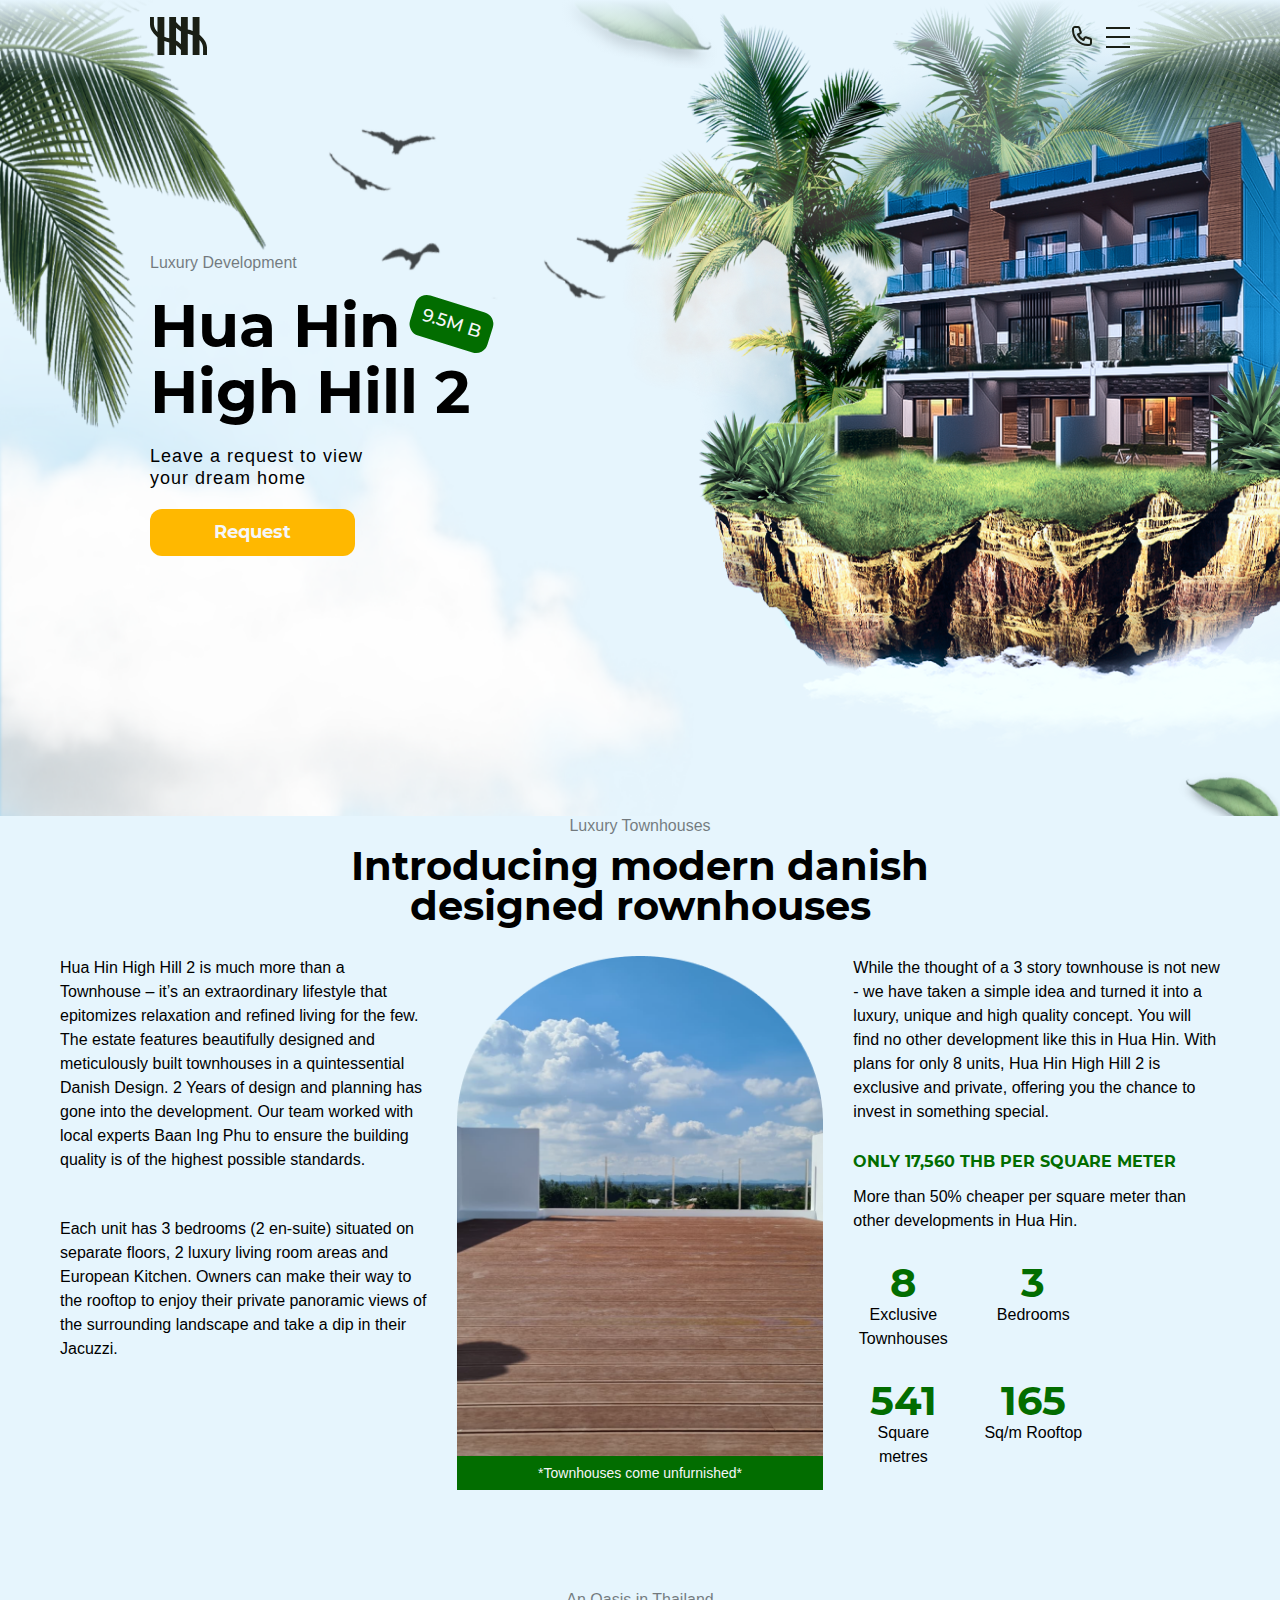
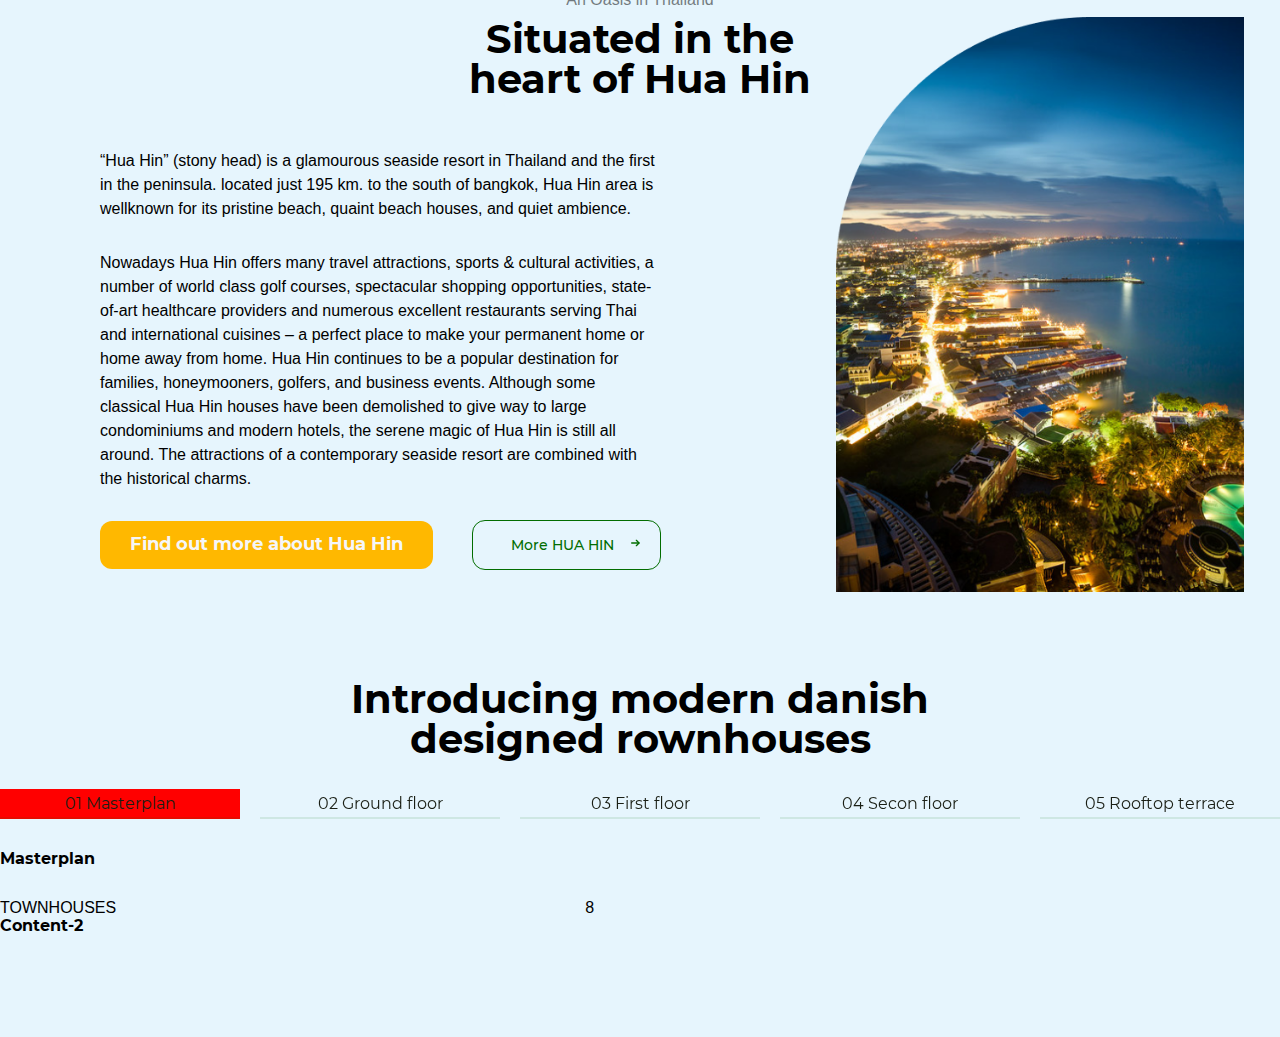
==== index.html @ 255a6bcb "reflesh project" ====
<!DOCTYPE html>
<html lang="ru">
  <head>
    <meta charset="UTF-8" />
    <meta http-equiv="X-UA-Compatible" content="IE=edge" />
    <meta name="viewport" content="width=device-width, initial-scale=1.0" />
    <link rel="stylesheet" href="css/normalize.css" />
    <link rel="stylesheet" href="css/reset.css" />
    <link rel="stylesheet" href="css/style.css" />
    <link rel="stylesheet" href="css/swiper.css" />

    <title>Hua Hin High Hill</title>
  </head>
  <body>
    <wrapper class="wrapper">
      <header class="header">
        <svg display="none">
          <symbol
            id="headerLogo"
            width="57"
            height="38"
            viewBox="0 0 57 38"
            fill="none"
            xmlns="http://www.w3.org/2000/svg"
          >
            <path
              d="M56.9898 30.5845C56.9045 28.3822 56.296 26.2296 55.1796 24.1781C54.0996 22.1993 52.5688 20.353 50.6282 18.6912C50.2691 18.3839 49.8977 18.0847 49.514 17.7937V-4.52507e-05H42.6542V13.9894C41.0766 13.3732 39.4495 12.9 37.7913 12.5753V-4.52507e-05H30.9316V9.67916C29.0251 8.30977 27.49 6.63179 26.069 4.89078V-4.52507e-05H19.2092V21.3046C17.5383 20.9219 15.9091 20.3678 14.3463 19.6505V-0.000976562H7.48658V14.8755C5.74629 13.041 4.12039 10.5189 3.94851 7.41505C3.93853 7.23685 3.93338 0.181568 3.93338 -4.52507e-05H-0.000488281C-0.000488281 0.180326 0.00314594 7.2353 0.0101059 7.41505C0.0954406 9.61738 0.703977 11.77 1.8218 13.8218C2.90029 15.8009 4.43117 17.6469 6.37178 19.3078C6.73087 19.6153 7.10227 19.9145 7.48597 20.2053V38.0012H14.3457V24.0102C15.9233 24.6264 17.5505 25.0994 19.2086 25.4236V38.0012H26.069V28.3204C27.9754 29.6901 29.5105 31.3678 30.9316 33.1091V38.0012H37.7913V16.6953C39.4623 17.0779 41.0915 17.6322 42.6542 18.3497V38.0012H49.514V23.1241C51.2542 24.9601 52.8801 27.481 53.0514 30.5845C53.0614 30.7627 53.0665 37.818 53.0665 38H57.0004C57.0004 37.8196 56.9968 30.7643 56.9898 30.5845ZM29.5837 25.9868C28.4919 25.0741 27.3146 24.2747 26.069 23.6004V10.8027C26.4993 11.2168 26.9465 11.6216 27.4168 12.0134C28.5086 12.9265 29.6859 13.7262 30.9316 14.4008V27.1975C30.5012 26.7828 30.0531 26.378 29.5837 25.9868Z"
              fill="#1A1F15"
            />
          </symbol>
          <symbol
            id="headerTell"
            width="20"
            height="20"
            viewBox="0 0 20 20"
            fill="none"
            xmlns="http://www.w3.org/2000/svg"
          >
            <path
              d="M1 3C1 2.46957 1.21071 1.96086 1.58579 1.58579C1.96086 1.21071 2.46957 1 3 1H6.28C6.48979 1.00016 6.69422 1.0663 6.86436 1.18905C7.03449 1.3118 7.1617 1.48496 7.228 1.684L8.726 6.177C8.8019 6.40534 8.79293 6.65339 8.70072 6.87564C8.60851 7.0979 8.43925 7.27945 8.224 7.387L5.967 8.517C7.07332 10.9655 9.03446 12.9267 11.483 14.033L12.613 11.776C12.7205 11.5607 12.9021 11.3915 13.1244 11.2993C13.3466 11.2071 13.5947 11.1981 13.823 11.274L18.316 12.772C18.5152 12.8383 18.6885 12.9657 18.8112 13.136C18.934 13.3064 19.0001 13.511 19 13.721V17C19 17.5304 18.7893 18.0391 18.4142 18.4142C18.0391 18.7893 17.5304 19 17 19H16C7.716 19 1 12.284 1 4V3Z"
              stroke="#1A1F15"
              stroke-width="2"
              stroke-linecap="round"
              stroke-linejoin="round"
            />
          </symbol>
        </svg>
        <div class="_container header_container">
          <div class="header__body">
            <div class="header__logo">
              <a href="index.html" target="_blank">
                <svg
                  class="header__logo-svg"
                  width="57"
                  height="38"
                  viewBox="0 0 57 38"
                >
                  <use xlink:href="#headerLogo"></use>
                </svg>
              </a>
            </div>
            <div class="header__right-block">
              <div class="right-block">
                <div class="header__tell">
                  <a href="tel:+79169480428">
                    <svg
                      class="header__tell"
                      width="20"
                      height="20"
                      viewBox="0 0 20 20"
                    >
                      <use xlink:href="#headerTell"></use>
                    </svg>
                  </a>
                </div>
                <div class="burger">
                  <span></span>
                </div>
              </div>
            </div>
          </div>
        </div>
      </header>
      <div class="page">
        <section class="main-block">
          <div class="_container main-block_container">
            <div class="main-block__content">
              <p class="after-title main-block_after-title">
                Luxury Development
              </p>
              <div class="main-block__title">
                <p class="main-block__title-text">
                  Hua Hin <br />
                  High Hill 2
                </p>
              </div>
              <p class="main-block__suptitle">
                Leave a request to view<br />
                your dream home
              </p>
              <div class="main-block__buttons">
                <a href="#" class="button button_main-block"> Request </a>
              </div>
              <div class="header__nav">
                <nav class="header__menu _menu">
                  <ul class="menu__list">
                    <li class="manu__item">
                      <a href="#questions" class="menu__link _button"> Home </a>
                    </li>
                    <li class="manu__item">
                      <a href="#suggestions" class="menu__link _button">
                        Luxury Townhouses
                      </a>
                    </li>
                    <li class="manu__item">
                      <a href="#reviews" class="menu__link _button">
                        An Oasis in Thailand
                      </a>
                    </li>
                    <li class="manu__item">
                      <a href="#contacts" class="menu__link _button">
                        Townhouse plans
                      </a>
                    </li>
                    <li class="manu__item">
                      <a href="#suggestions" class="menu__link _button">
                        Construction stages
                      </a>
                    </li>
                    <li class="manu__item">
                      <a href="#reviews" class="menu__link _button">
                        Contacts
                      </a>
                    </li>
                    <li class="manu__item">
                      <a href="#contacts" class="menu__link _button">
                        Enquire
                      </a>
                    </li>
                  </ul>
                </nav>
              </div>
              <img class="main-block__fon-cloud" src="img/cloud-sticker.png" />
            </div>
          </div>
          <div class="main-block__fon">
            <img class="main-block__fon__img" src="img/main-block-fon.png" />
            <img
              class="main-block__fon__img-home"
              src="img/main-block-hom.png"
            />
          </div>
        </section>
        <section class="design__block">
          <div class="_container design_container">
            <p class="after-title after-title_design">Luxury Townhouses</p>
            <h2 class="title title_design">
              Introducing modern danish designed rownhouses
            </h2>
            <div class="design__body">
              <div class="design__block-1">
                <p class="text text_design">
                  Hua Hin High Hill 2 is much more than a Townhouse – it’s an
                  extraordinary lifestyle that epitomizes relaxation and refined
                  living for the few. The estate features beautifully designed
                  and meticulously built townhouses in a quintessential Danish
                  Design. 2 Years of design and planning has gone into the
                  development. Our team worked with local experts Baan Ing Phu
                  to ensure the building quality is of the highest possible
                  standards.
                </p>
                <p class="text design__text-2">
                  Each unit has 3 bedrooms (2 en-suite) situated on separate
                  floors, 2 luxury living room areas and European Kitchen.
                  Owners can make their way to the rooftop to enjoy their
                  private panoramic views of the surrounding landscape and take
                  a dip in their Jacuzzi.
                </p>
              </div>
              <div class="design__img">
                <div class="design__img-p">
                  <img src="./img/design-1.png" />
                </div>
                <div class="design__img__text-block">
                  <p class="design__img__text">*Townhouses come unfurnished*</p>
                </div>
              </div>
              <div class="design__block-2">
                <p class="text">
                  While the thought of a 3 story townhouse is not new - we have
                  taken a simple idea and turned it into a luxury, unique and
                  high quality concept. You will find no other development like
                  this in Hua Hin. With plans for only 8 units, Hua Hin High
                  Hill 2 is exclusive and private, offering you the chance to
                  invest in something special.
                </p>
                <p class="design__text-strong">
                  ONLY 17,560 THB PER SQUARE METER
                </p>
                <p class="text design__text-2">
                  More than 50% cheaper per square meter than other developments
                  in Hua Hin.
                </p>
                <div class="design__block-2__body">
                  <div class="design__block-2__items">
                    <div class="design__block-2__item">
                      <span class="design__block-2__number">8 </span>
                      <p class="text">Exclusive Townhouses</p>
                    </div>
                    <div class="design__block-2__item">
                      <span class="design__block-2__number">3 </span>
                      <p class="text">Bedrooms</p>
                    </div>
                    <div class="design__block-2__item">
                      <span class="design__block-2__number">541 </span>
                      <p class="text">Square metres</p>
                    </div>
                    <div class="design__block-2__item">
                      <span class="design__block-2__number">165 </span>
                      <p class="text">Sq/m Rooftop</p>
                    </div>
                  </div>
                </div>
              </div>
            </div>
          </div>
        </section>
        <section class="s-located">
          <div class="s-located__top">
            <p class="after-title after-title_design">An Oasis in Thailand</p>
            <h2 class="title title_design title_design-2">
              Situated in the heart of Hua Hin
            </h2>
          </div>
          <div class="s-located__body">
            <p class="text">
              “Hua Hin” (stony head) is a glamourous seaside resort in Thailand
              and the first in the peninsula. located just 195 km. to the south
              of bangkok, Hua Hin area is wellknown for its pristine beach,
              quaint beach houses, and quiet ambience.
            </p>
            <p class="text">
              Nowadays Hua Hin offers many travel attractions, sports & cultural
              activities, a number of world class golf courses, spectacular
              shopping opportunities, state-of-art healthcare providers and
              numerous excellent restaurants serving Thai and international
              cuisines – a perfect place to make your permanent home or home
              away from home. Hua Hin continues to be a popular destination for
              families, honeymooners, golfers, and business events. Although
              some classical Hua Hin houses have been demolished to give way to
              large condominiums and modern hotels, the serene magic of Hua Hin
              is still all around. The attractions of a contemporary seaside
              resort are combined with the historical charms.
            </p>
            <div class="s-located__bottom">
              <div class="s-located__left">
                <a href="#" class="button s-located__a-left">
                  Find out more about Hua Hin
                </a>
              </div>
              <div class="s-located__right">
                <a href="#" class="s-located__a-right">More HUA HIN</a>
              </div>
            </div>
          </div>
        </section>
        <section class="s-plans">
          <h2 class="title title_design">
            Introducing modern danish designed rownhouses
          </h2>
          <div class="swiper-container tabs s-plans__tabs">
            <div class="swiper-wrapper tabs-triggers">
              <div class="swiper-slide s-pans__item">
                <a href="#tab-1" class="tabs-triggers__item">01 Masterplan</a>
              </div>
              <div class="swiper-slide s-plans__item">
                <a href="#tab-2" class="tabs-triggers__item"
                  >02 Ground floor
                </a>
              </div>
              <div class="swiper-slide s-plans__item">
                <a href="#tab-2" class="tabs-triggers__item">03 First floor </a>
              </div>
              <div class="swiper-slide s-plans__item">
                <a href="#tab-2" class="tabs-triggers__item">04 Secon floor </a>
              </div>
              <div class="swiper-slide s-plans__item">
                <a href="#tab-2" class="tabs-triggers__item"
                  >05 Rooftop terrace
                </a>
              </div>
            </div>
            <div class="tabs-content">
              <div id="tab-1" class="tabs-content__item">
                <div class="s-plans__left">
                  <h3 class="main-cuptitle">Masterplan</h3>
                  <table class="s-plans__table">
                    <tr class="s-plans__tr">
                      <td class="s-plans__td">
                        <p class="s-plans__td-p">TOWNHOUSES</p>
                      </td>
                      <td class="s-plans__td">
                        <p class="s-plans__td-p">8</p>
                      </td>
                    </tr>
                  </table>
                </div>
              </div>
              <div id="tab-2" class="tabs-content__item">Content-2</div>
            </div>
          </div>
        </section>
      </div>
    </wrapper>
    <script src="js/script.js"></script>
    <script src="js/swiper-bundle.js"></script>
    <script src="js/swiper.js"></script>
  </body>
</html>
---- css/style.css ----
@font-face {
  font-family: "Montserrat Bold";
  src: local("Montserrat Bold"), local("Montserrat-Bold"), url("../fonts/Montserrat-Bold.woff2") format("woff2"), url("../fonts/Montserrat-Bold.woff") format("woff"), url("../fonts/Montserrat-Bold.ttf") format("truetype");
  font-weight: 700;
  font-style: normal;
}
@font-face {
  font-family: "Montserrat Medium";
  src: local("Montserrat Medium"), local("Montserrat-Medium"), url("../fonts/Montserrat-Medium.woff2") format("woff2"), url("../fonts/Montserrat-Medium.woff") format("woff"), url("../fonts/Montserrat-Medium.ttf") format("truetype");
  font-weight: 500;
  font-style: normal;
}
@font-face {
  font-family: "Montserrat Regular";
  src: local("Montserrat Regular"), local("Montserrat-Regular"), url("../fonts/Montserrat-Regular.woff2") format("woff2"), url("../fonts/Montserrat-Regular.woff") format("woff"), url("../fonts/Montserrat-Regular.ttf") format("truetype");
  font-weight: 400;
  font-style: normal;
}
@font-face {
  font-family: "Montserrat Light";
  src: local("Montserrat Light"), local("Montserrat-Light"), url("../fonts/Montserrat-Light.woff2") format("woff2"), url("../fonts/Montserrat-Light.woff") format("woff"), url("../fonts/Montserrat-Light.ttf") format("truetype");
  font-weight: 300;
  font-style: normal;
}
/* ************ FONT *********** */
/* *********** Font mixins ********** */
/* ********** Color ********* */
/* ********* mixin ************* */
a {
  text-decoration: none;
  list-style: none;
}

body {
  font-family: "Montserrat Bold";
  font-size: 16px;
  font-weight: 400;
  line-height: 130%;
  margin: 0 auto;
  padding: 0;
  background-color: #e6f5fd;
}

.visually-hidden {
  position: absolute !important;
  clip: rect(1px 1px 1px 1px);
  /* IE6, IE7 */
  clip: rect(1px, 1px, 1px, 1px);
  padding: 0 !important;
  border: 0 !important;
  height: 1px !important;
  width: 1px !important;
  overflow: hidden;
}

/* ********** container ************ */
.wrapper {
  display: -webkit-box;
  display: -ms-flexbox;
  display: flex;
  -webkit-box-orient: vertical;
  -webkit-box-direction: normal;
      -ms-flex-direction: column;
          flex-direction: column;
  overflow: hidden;
  max-width: 1400px;
  margin: 0 auto;
  -webkit-box-flex: 0;
      -ms-flex: 0 1;
          flex: 0 1;
}

._container {
  max-width: 1160px;
  padding: 0px 15px;
  margin: 0 auto;
}

.display-none {
  display: none;
}

/* ****************** global *********************** */
.button {
  display: inline-block;
  text-align: center;
  -webkit-box-pack: center;
      -ms-flex-pack: center;
          justify-content: center;
  padding: 12px 0;
  color: #f5f6f8;
  background-color: #ffb800;
  font-family: "Montserrat Bold", sans-serif;
  font-size: 18px;
  line-height: 132%;
  border: none;
  border-radius: 12px;
}

@media (max-width: 768px) {
  .button {
    font-size: 16px;
  }
}
/* ************** import *************** */
.header {
  position: absolute;
  top: 0;
  left: 0;
  width: 100%;
  z-index: 10;
  background: -webkit-gradient(linear, left top, left bottom, from(#E6F5FD), to(rgba(230, 245, 253, 0)));
  background: linear-gradient(180deg, #E6F5FD 0%, rgba(230, 245, 253, 0) 100%);
}

.header.active {
  background: none;
}

.header_container {
  display: -webkit-box;
  display: -ms-flexbox;
  display: flex;
  -webkit-box-pack: justify;
  -ms-flex-pack: justify;
  justify-content: space-between;
  max-width: 980px;
  padding: 0px 15px;
}

.header__body {
  -webkit-box-align: center;
      -ms-flex-align: center;
          align-items: center;
  display: -webkit-box;
  display: -ms-flexbox;
  display: flex;
  -webkit-box-pack: justify;
      -ms-flex-pack: justify;
          justify-content: space-between;
  width: 100%;
}

.header__logo {
  padding: 17px 0;
}

.right-block {
  display: -webkit-box;
  display: -ms-flexbox;
  display: flex;
  -webkit-box-align: center;
      -ms-flex-align: center;
          align-items: center;
}

.burger {
  margin-left: 14px;
  position: relative;
  display: block;
  width: 24px;
  height: 24px;
  z-index: 15;
}

.burger span {
  position: absolute;
  display: inline-block;
  top: 9px;
  right: 0;
  height: 2px;
  width: 100%;
  background-color: #1a1f15;
  -webkit-transition: all 0.3s;
  transition: all 0.3s;
}

.burger::after, .burger::before {
  position: absolute;
  content: "";
  left: 0;
  height: 2px;
  width: 100%;
  background-color: #1a1f15;
  -webkit-transition: all 0.3s;
  transition: all 0.3s;
}

.burger::after {
  top: 0;
}

.burger.active::after, .burger.active::before {
  background-color: #f5f6f8;
}

.burger.active::after {
  top: 11px;
  -webkit-transform: rotate(45deg);
          transform: rotate(45deg);
}

.burger.active::after {
  top: 11px;
  -webkit-transform: rotate(45deg);
          transform: rotate(45deg);
}

.burger.active span {
  -webkit-transform: scale(0);
          transform: scale(0);
}

.burger.active::before {
  bottom: 11px;
  -webkit-transform: rotate(-45deg);
          transform: rotate(-45deg);
}

.burger::before {
  bottom: 3px;
}

.main-block {
  position: relative;
}

.main-block__fon {
  width: 100%;
  height: 100%;
}

.main-block__fon__img {
  position: absolute;
  width: 100%;
  height: 100%;
  top: 0;
  left: 0;
  -o-object-position: right;
     object-position: right;
}

.main-block__fon__img-home {
  position: absolute;
  top: 0;
  right: 0;
  -o-object-fit: contain;
     object-fit: contain;
}

.main-block_container {
  max-width: 980px;
  position: relative;
  z-index: 1;
}

.main-block_container.main-block__active::after {
  position: absolute;
  content: "";
  width: 100%;
  height: 100%;
  top: 0;
  right: 10px;
  background-color: #1a1f15;
  -webkit-transform: translate(100%, 0px);
          transform: translate(100%, 0px);
  -webkit-transition: all 0.3s;
  transition: all 0.3s;
}

.main-block__content {
  padding-top: 253px;
  padding-bottom: 240px;
  display: -ms-grid;
  display: grid;
  grid-gap: 20px;
}

.after-title {
  font-family: "Montserrat ", sans-serif;
  font-size: 16px;
  line-height: 19.5px;
  opacity: 0.5;
}

.main-block__title-text {
  position: relative;
  font-family: "Montserrat Bold", sans-serif;
  font-size: 60px;
  line-height: 110%;
  max-width: 327px;
}

.main-block__title-text::after {
  content: "9.5M B";
  position: absolute;
  top: 10px;
  right: -15px;
  width: -webkit-max-content;
  width: -moz-max-content;
  width: max-content;
  height: -webkit-max-content;
  height: -moz-max-content;
  height: max-content;
  color: #f5f6f8;
  font-family: "Montserrat Medium", sans-serif;
  font-size: 18px;
  line-height: 120%;
  padding: 10px;
  background: #026d00;
  border-radius: 12px;
  -webkit-transform: rotate(17.23deg);
          transform: rotate(17.23deg);
}

.main-block__suptitle {
  font-family: "Montserrat ", sans-serif;
  font-size: 18px;
  line-height: 22px;
  font-style: normal;
  letter-spacing: 1px;
}

.button_main-block {
  padding: 12px 64px;
}

/* ******************** menu ********************* */
.header__menu {
  display: block;
  position: absolute;
  top: 0;
  right: -100%;
  height: 100%;
  overflow: auto;
  padding-top: 100px;
  width: 40%;
  -webkit-transition: all 0.3s;
  transition: all 0.3s;
  background-color: #1a1f15;
  z-index: 10;
}

.header__menu.active {
  right: 0;
  padding-top: 160px;
  padding-right: 20px;
}

.header__menu {
  text-align: end;
}

.menu__list {
  padding-bottom: 200px;
  display: -ms-grid;
  display: grid;
  -ms-grid-columns: 1fr;
  grid-template-columns: 1fr;
  -ms-grid-rows: auto;
  grid-template-rows: auto;
  grid-gap: 28px;
}

.menu__list > *:nth-child(1) {
  -ms-grid-row: 1;
  -ms-grid-column: 1;
}

.manu__item {
  font-family: "Montserrat Regular", sans-serif;
  font-size: 16px;
  line-height: 125%;
}
.manu__item a {
  color: #f5f6f8;
}

.manu__body {
  height: 100%;
}

.main-block__fon-cloud {
  display: none;
}

@media (max-width: 768px) {
  .main-block__content {
    position: relative;
  }

  .main-block__fon-cloud {
    display: inherit;
    position: absolute;
    top: 95px;
    left: -18px;
    z-index: -1;
  }

  .main-block_after-title {
    font-size: 12px;
  }

  .main-block__title-text {
    font-size: 30px;
    max-width: 170px;
  }

  .main-block__title-text::after {
    font-size: 12px;
    top: 0px;
    right: -30px;
  }

  .main-block__suptitle {
    font-size: 14px;
  }

  .main-block__content {
    padding-top: 134px;
  }

  .header__menu {
    width: 100%;
    text-align: center;
    padding-top: 160px;
  }

  .header__menu.active {
    padding-right: 0px;
  }
}
.after-title_design {
  text-align: center;
}

.title_design {
  text-align: center;
  font-family: "Montserrat Bold", sans-serif;
  font-size: 40px;
  line-height: 100%;
  font-weight: 700;
  max-width: 660px;
  margin: 0 auto;
  margin-top: 10px;
}

.design__body {
  margin-top: 30px;
  display: -ms-grid;
  display: grid;
  -ms-grid-columns: 1fr 30px 1fr 30px 1fr;
  grid-template-columns: 1fr 1fr 1fr;
  -ms-grid-rows: 1fr;
  grid-template-rows: 1fr;
  grid-gap: 30px;
}

.design__body > *:nth-child(1) {
  -ms-grid-row: 1;
  -ms-grid-column: 1;
}

.design__body > *:nth-child(2) {
  -ms-grid-row: 1;
  -ms-grid-column: 3;
}

.design__body > *:nth-child(3) {
  -ms-grid-row: 1;
  -ms-grid-column: 5;
}

.design__block {
  margin-bottom: 100px;
}

.text {
  font-family: "Montserrat ", sans-serif;
  font-size: 16px;
  line-height: 150%;
  font-weight: 300;
}

.design__block-1 {
  display: -webkit-box;
  display: -ms-flexbox;
  display: flex;
  -webkit-box-orient: vertical;
  -webkit-box-direction: normal;
      -ms-flex-direction: column;
          flex-direction: column;
  grid-gap: 30px;
}

.design__img-p {
  position: relative;
  width: 100%;
  height: 500px;
}
.design__img-p img {
  position: absolute;
  top: 0;
  left: 0;
  width: 100%;
  height: 100%;
}

.design__img__text-block {
  display: -webkit-box;
  display: -ms-flexbox;
  display: flex;
  -webkit-box-pack: center;
      -ms-flex-pack: center;
          justify-content: center;
  -webkit-box-align: center;
      -ms-flex-align: center;
          align-items: center;
  height: 34px;
  background-color: #026d00;
}

.design__img__text {
  color: #f5f6f8;
  font-family: "Montserrat ", sans-serif;
  font-size: 14px;
  line-height: 100%;
  font-weight: 300;
}

.design__text-strong {
  margin-top: 30px;
  font-family: "Montserrat Bold", sans-serif;
  font-size: 16px;
  line-height: 100%;
  font-weight: 700;
  color: #026d00;
}

.design__text-2 {
  margin-top: 15px;
}

.design__block-2__body {
  margin-top: 30px;
  width: -webkit-max-content;
  width: -moz-max-content;
  width: max-content;
}

.design__block-2__items {
  display: -ms-grid;
  display: grid;
  -ms-grid-columns: 1fr 30px 1fr;
  grid-template-columns: 1fr 1fr;
  -ms-grid-rows: auto;
  grid-template-rows: auto;
  grid-gap: 30px;
}

.design__block-2__items > *:nth-child(1) {
  -ms-grid-row: 1;
  -ms-grid-column: 1;
}

.design__block-2__items > *:nth-child(2) {
  -ms-grid-row: 1;
  -ms-grid-column: 3;
}

.design__block-2__number {
  font-family: "Montserrat Bold", sans-serif;
  font-size: 40px;
  line-height: 100%;
  font-weight: 700;
  color: #026d00;
}

.design__block-2__item {
  max-width: 100px;
  text-align: center;
}

.title_design-2 {
  max-width: 400px;
}

.s-located {
  position: relative;
}
.s-located::before {
  position: absolute;
  content: "";
  top: 0;
  right: 0;
  background-image: url(../img/rectangle.png);
  background-position: center;
  background-repeat: no-repeat;
  width: 480px;
  height: 100%;
  background-size: 85%;
}

.s-located__body {
  padding-left: 100px;
  max-width: 560px;
  margin-top: 50px;
  display: -webkit-box;
  display: -ms-flexbox;
  display: flex;
  -webkit-box-orient: vertical;
  -webkit-box-direction: normal;
      -ms-flex-direction: column;
          flex-direction: column;
  grid-gap: 30px;
  padding-bottom: 50px;
}

.s-located__bottom {
  display: -ms-grid;
  display: grid;
  -ms-grid-columns: 2fr 1fr;
  grid-template-columns: 2fr 1fr;
  -ms-grid-rows: 1fr;
  grid-template-rows: 1fr;
}

.s-located__bottom > *:nth-child(1) {
  -ms-grid-row: 1;
  -ms-grid-column: 1;
}

.s-located__bottom > *:nth-child(2) {
  -ms-grid-row: 1;
  -ms-grid-column: 2;
}

.s-located__a-left {
  padding-left: 30px;
  padding-right: 30px;
}

.s-located__a-right {
  display: -webkit-box;
  display: -ms-flexbox;
  display: flex;
  text-align: center;
  -webkit-box-pack: center;
      -ms-flex-pack: center;
          justify-content: center;
  -webkit-box-align: center;
      -ms-flex-align: center;
          align-items: center;
  padding: 0px 16px;
  font-family: "Montserrat Medium", sans-serif;
  font-size: 14px;
  line-height: 100%;
  font-weight: 500;
  color: #026d00;
  outline: 1px solid #026d00;
  height: 100%;
  border-radius: 12px;
  padding-right: 25px;
  position: relative;
}
.s-located__a-right::before {
  content: "";
  position: absolute;
  width: 18px;
  height: 18px;
  top: 13px;
  right: 16px;
  background-image: url(../img/svg/right-green.svg);
  background-position: center;
  background-repeat: no-repeat;
}

.s-plans {
  margin-top: 50px;
  margin-bottom: 100px;
  display: -webkit-box;
  display: -ms-flexbox;
  display: flex;
  -webkit-box-orient: vertical;
  -webkit-box-direction: normal;
      -ms-flex-direction: column;
          flex-direction: column;
  grid-gap: 30px;
}

.s-plans__tabs {
  width: 100%;
  display: -webkit-box;
  display: -ms-flexbox;
  display: flex;
  -webkit-box-orient: vertical;
  -webkit-box-direction: normal;
      -ms-flex-direction: column;
          flex-direction: column;
  grid-gap: 30px;
}

.tabs-triggers {
  display: -ms-grid;
  display: grid;
  -ms-grid-columns: (1fr)[5];
  grid-template-columns: repeat(5, 1fr);
  -ms-grid-rows: 1fr;
  grid-template-rows: 1fr;
  -ms-flex-pack: distribute;
      justify-content: space-around;
}

.tabs-triggers > *:nth-child(1) {
  -ms-grid-row: 1;
  -ms-grid-column: 1;
}

.tabs-triggers > *:nth-child(2) {
  -ms-grid-row: 1;
  -ms-grid-column: 2;
}

.tabs-triggers > *:nth-child(3) {
  -ms-grid-row: 1;
  -ms-grid-column: 3;
}

.tabs-triggers > *:nth-child(4) {
  -ms-grid-row: 1;
  -ms-grid-column: 4;
}

.tabs-triggers > *:nth-child(5) {
  -ms-grid-row: 1;
  -ms-grid-column: 5;
}

.s-pans__item {
  width: 100%;
  background-color: red;
}

.tabs-triggers__item {
  min-width: -webkit-max-content;
  min-width: -moz-max-content;
  min-width: max-content;
  font-family: "Montserrat Regular", sans-serif;
  font-size: 16px;
  line-height: 100%;
  font-weight: 400;
  position: relative;
  color: #1a1f15;
  display: -webkit-box;
  display: -ms-flexbox;
  display: flex;
  -webkit-box-pack: center;
      -ms-flex-pack: center;
          justify-content: center;
  -webkit-box-align: center;
      -ms-flex-align: center;
          align-items: center;
  text-align: center;
  min-height: 30px;
}
.tabs-triggers__item::after {
  position: absolute;
  content: "";
  bottom: 0;
  left: 0;
  width: 100%;
  height: 2px;
  opacity: 0.1;
  background-color: #026d00;
}

.tabs-content__item {
  display: -ms-grid;
  display: grid;
  -ms-grid-columns: 1fr 20px 1fr;
  grid-template-columns: 1fr 1fr;
  -ms-grid-rows: 1fr;
  grid-template-rows: 1fr;
  grid-gap: 20px;
}

.tabs-content__item > *:nth-child(1) {
  -ms-grid-row: 1;
  -ms-grid-column: 1;
}

.tabs-content__item > *:nth-child(2) {
  -ms-grid-row: 1;
  -ms-grid-column: 3;
}

.s-plans__left {
  display: -webkit-box;
  display: -ms-flexbox;
  display: flex;
  -webkit-box-orient: vertical;
  -webkit-box-direction: normal;
      -ms-flex-direction: column;
          flex-direction: column;
  grid-gap: 30px;
}

.s-plans__td-p {
  text-transform: uppercase;
  font-family: "Montserrat ", sans-serif;
  font-size: 16px;
  line-height: 100%;
  font-weight: 300;
}
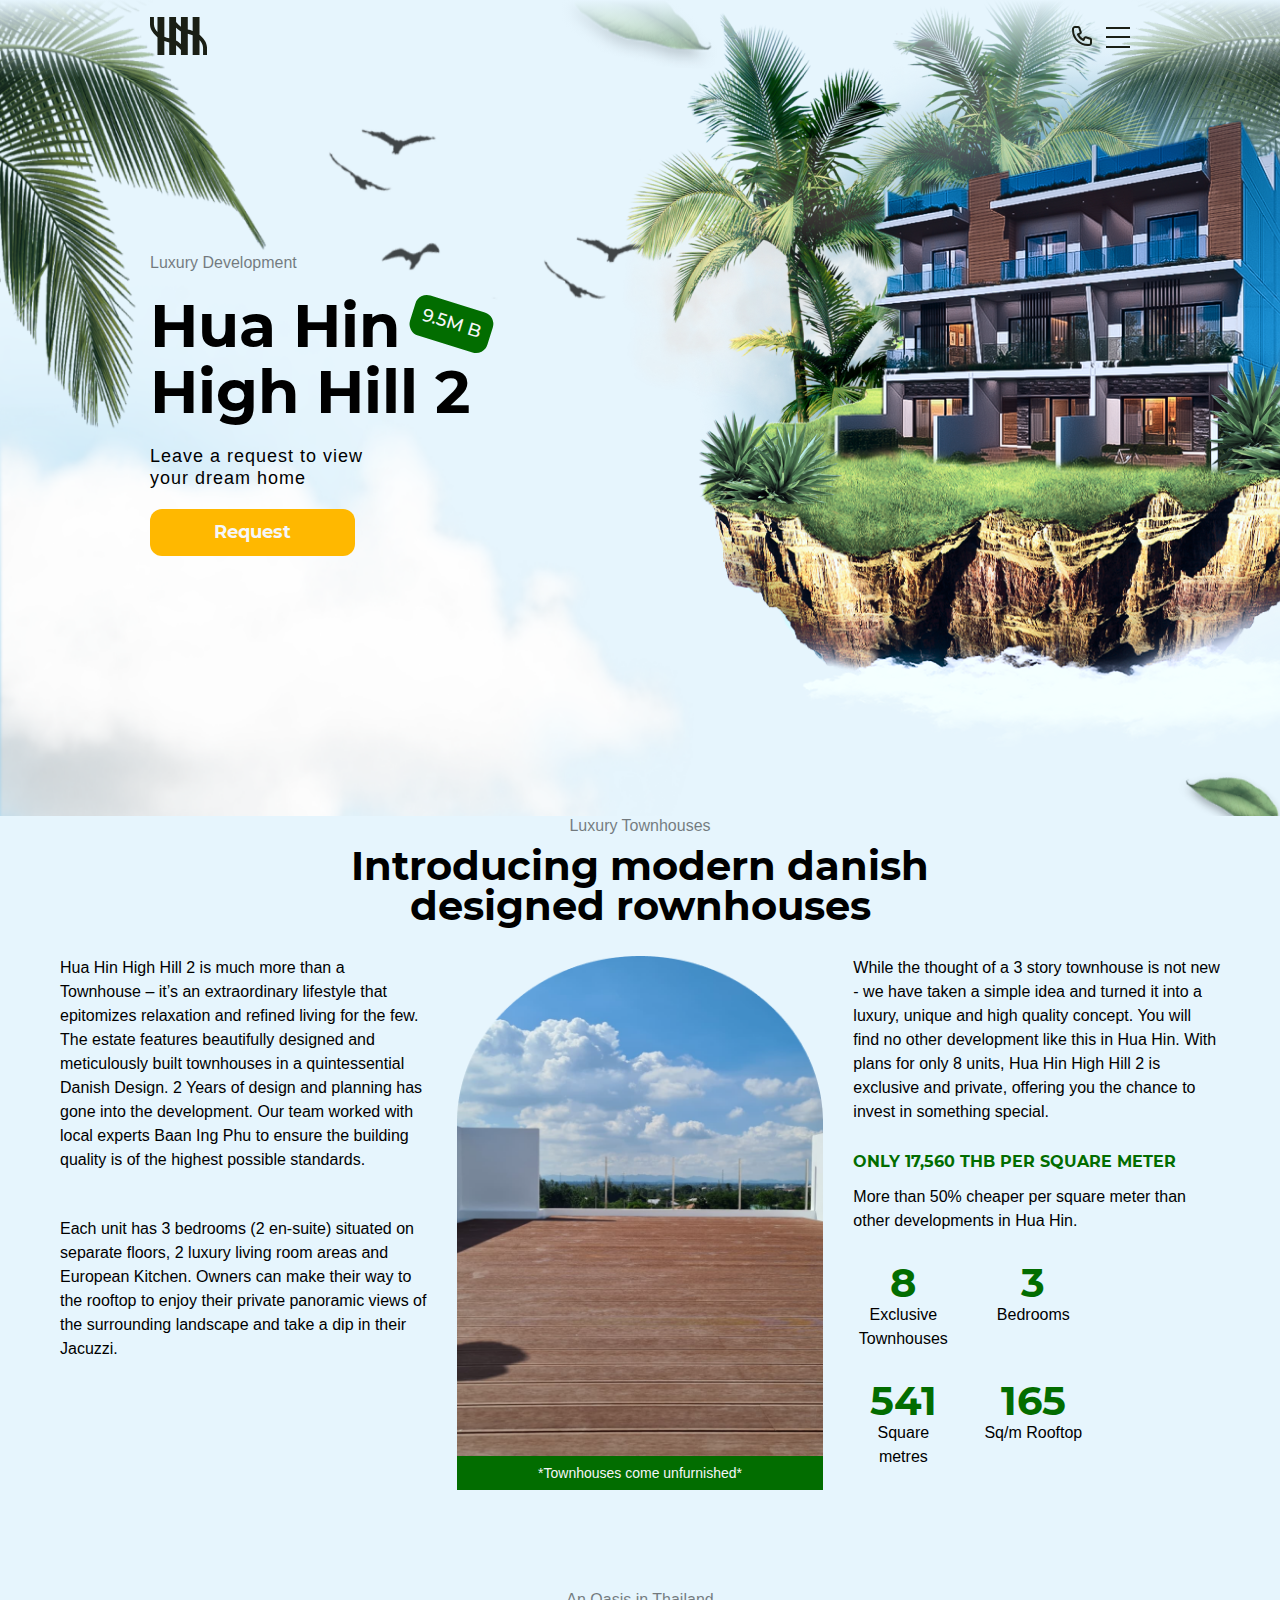
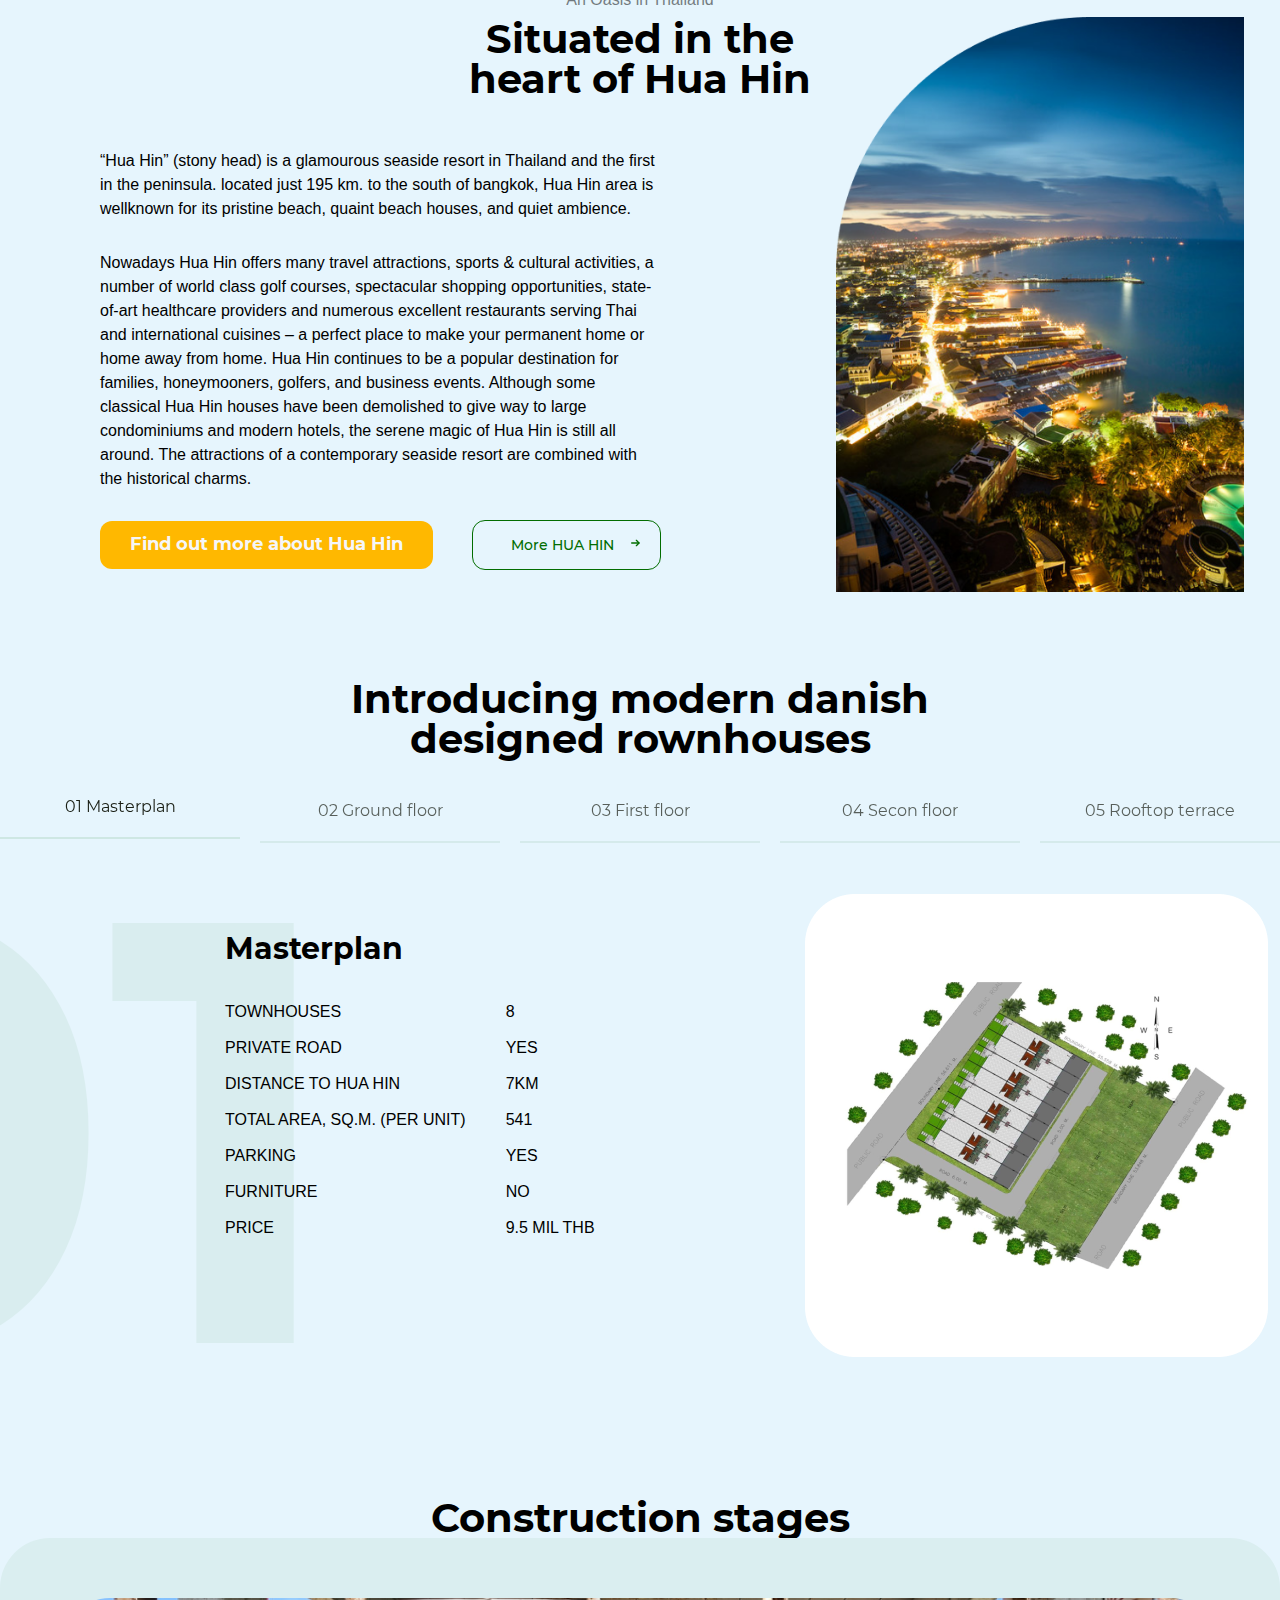
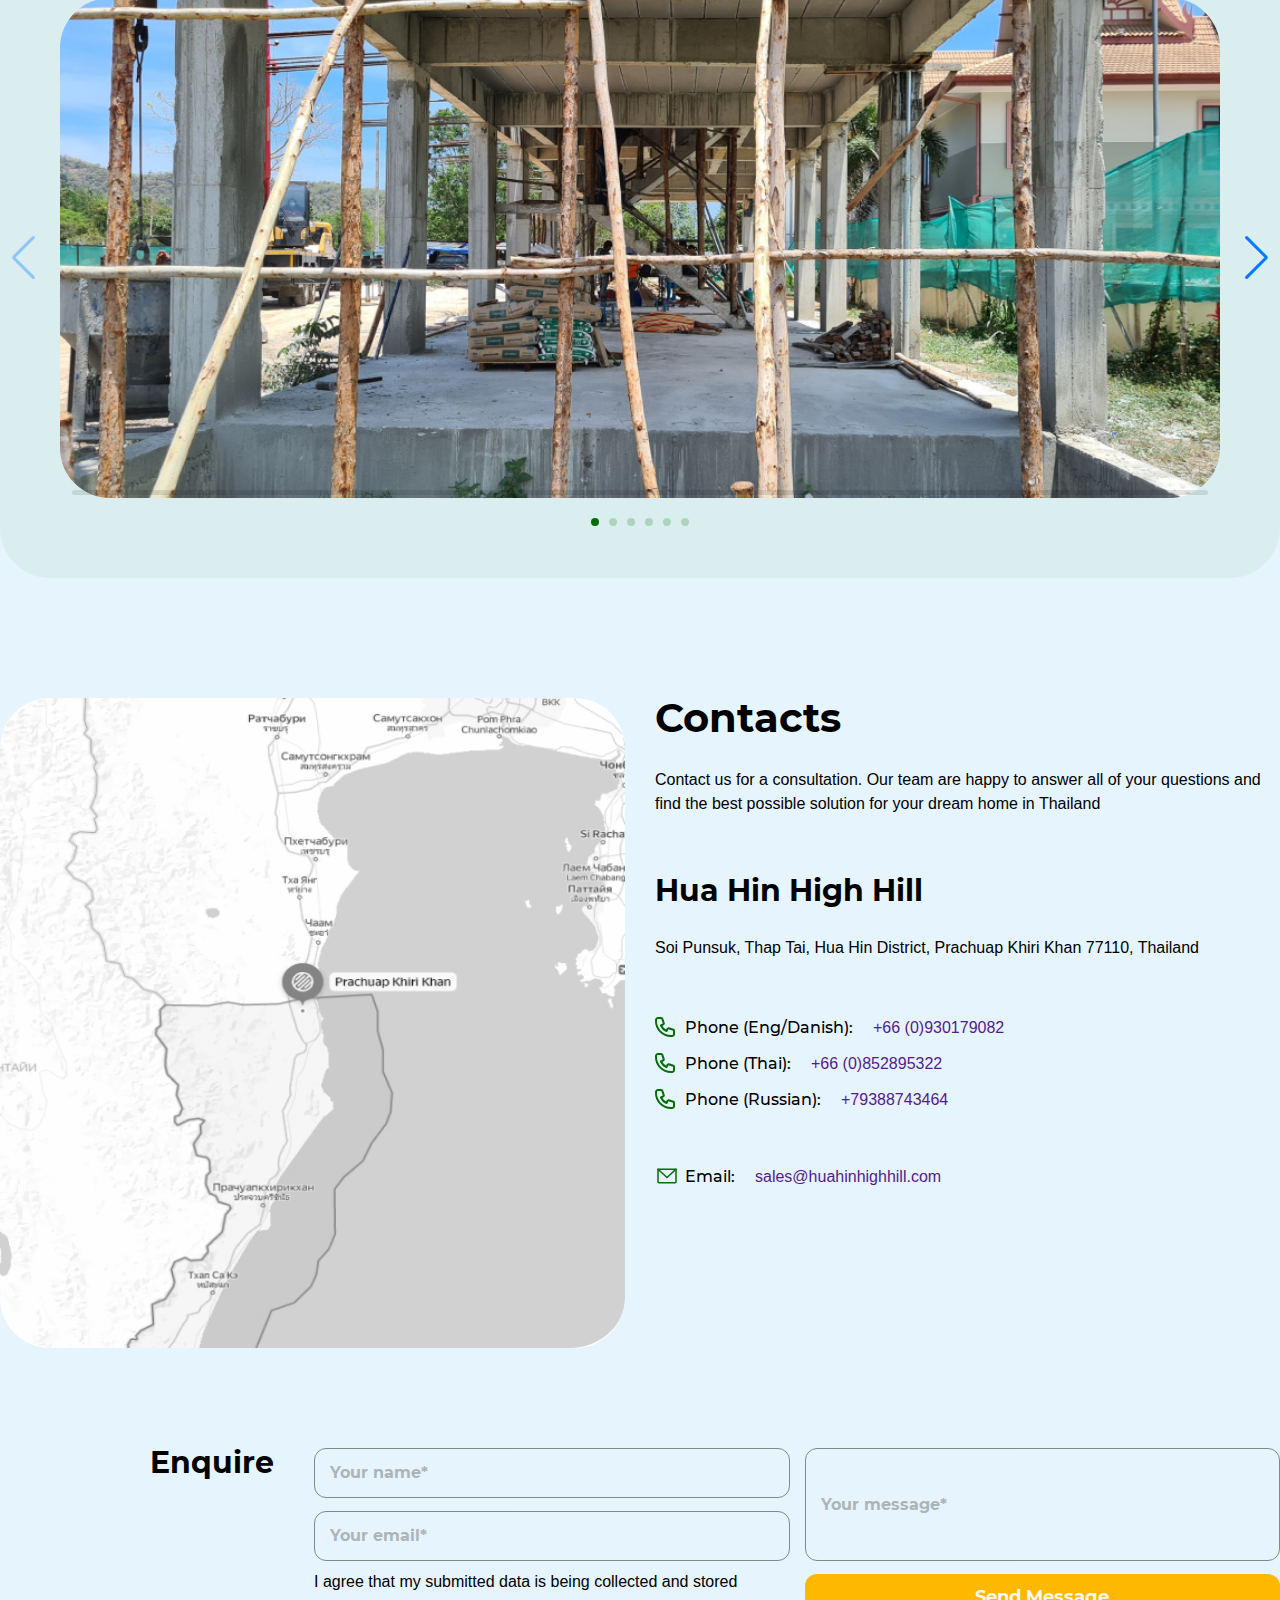
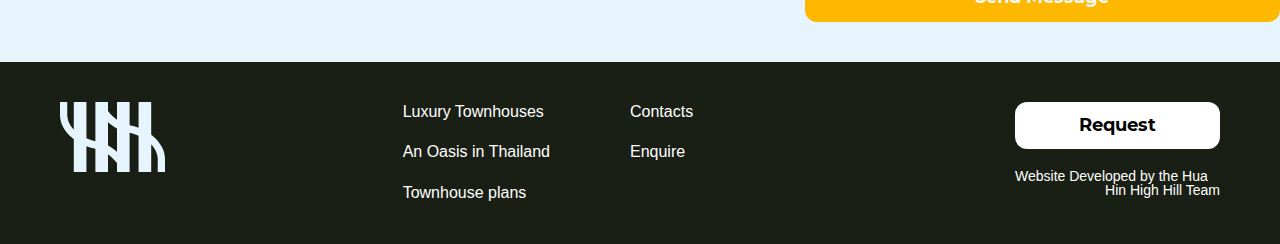
==== commit e2a5be4f: "relflesh" ====
--- a/index.html
+++ b/index.html
@@ -269,48 +269,569 @@
             Introducing modern danish designed rownhouses
           </h2>
           <div class="swiper-container tabs s-plans__tabs">
-            <div class="swiper-wrapper tabs-triggers">
-              <div class="swiper-slide s-pans__item">
+            <ul class="swiper-wrapper tabs tabs-triggers">
+              <li class="swiper-slide active s-pans__item">
                 <a href="#tab-1" class="tabs-triggers__item">01 Masterplan</a>
-              </div>
-              <div class="swiper-slide s-plans__item">
+              </li>
+              <li class="swiper-slide s-plans__item">
                 <a href="#tab-2" class="tabs-triggers__item"
                   >02 Ground floor
                 </a>
-              </div>
-              <div class="swiper-slide s-plans__item">
+              </li>
+              <li class="swiper-slide s-plans__item">
                 <a href="#tab-2" class="tabs-triggers__item">03 First floor </a>
-              </div>
-              <div class="swiper-slide s-plans__item">
+              </li>
+              <li class="swiper-slide s-plans__item">
                 <a href="#tab-2" class="tabs-triggers__item">04 Secon floor </a>
-              </div>
-              <div class="swiper-slide s-plans__item">
+              </li>
+              <li class="swiper-slide s-plans__item">
                 <a href="#tab-2" class="tabs-triggers__item"
                   >05 Rooftop terrace
                 </a>
-              </div>
-            </div>
+              </li>
+            </ul>
             <div class="tabs-content">
-              <div id="tab-1" class="tabs-content__item">
-                <div class="s-plans__left">
-                  <h3 class="main-cuptitle">Masterplan</h3>
-                  <table class="s-plans__table">
-                    <tr class="s-plans__tr">
-                      <td class="s-plans__td">
-                        <p class="s-plans__td-p">TOWNHOUSES</p>
-                      </td>
-                      <td class="s-plans__td">
-                        <p class="s-plans__td-p">8</p>
-                      </td>
-                    </tr>
-                  </table>
-                </div>
-              </div>
-              <div id="tab-2" class="tabs-content__item">Content-2</div>
+              <div data-index="0" class="tabs-panel active">
+                <div class="tabs-content__item tabs-1">
+                  <div class="s-plans__left">
+                    <h3 class="main-cuptitle">Masterplan</h3>
+                    <table class="s-plans__table">
+                      <tr class="s-plans__tr">
+                        <td class="s-plans__td">
+                          <p class="s-plans__td-p">TOWNHOUSES</p>
+                        </td>
+                        <td class="s-plans__td">
+                          <p class="s-plans__td-p">8</p>
+                        </td>
+                      </tr>
+                      <tr class="s-plans__tr">
+                        <td class="s-plans__td">
+                          <p class="s-plans__td-p">PRIVATE ROAD</p>
+                        </td>
+                        <td class="s-plans__td">
+                          <p class="s-plans__td-p">Yes</p>
+                        </td>
+                      </tr>
+                      <tr class="s-plans__tr">
+                        <td class="s-plans__td">
+                          <p class="s-plans__td-p">DISTANCE TO HUA HIN</p>
+                        </td>
+                        <td class="s-plans__td">
+                          <p class="s-plans__td-p">7km</p>
+                        </td>
+                      </tr>
+                      <tr class="s-plans__tr">
+                        <td class="s-plans__td">
+                          <p class="s-plans__td-p">
+                            TOTAL AREA, SQ.M. (per unit)
+                          </p>
+                        </td>
+                        <td class="s-plans__td">
+                          <p class="s-plans__td-p">541</p>
+                        </td>
+                      </tr>
+                      <tr class="s-plans__tr">
+                        <td class="s-plans__td">
+                          <p class="s-plans__td-p">PARKING</p>
+                        </td>
+                        <td class="s-plans__td">
+                          <p class="s-plans__td-p">Yes</p>
+                        </td>
+                      </tr>
+                      <tr class="s-plans__tr">
+                        <td class="s-plans__td">
+                          <p class="s-plans__td-p">FURNITURE</p>
+                        </td>
+                        <td class="s-plans__td">
+                          <p class="s-plans__td-p">No</p>
+                        </td>
+                      </tr>
+                      <tr class="s-plans__tr">
+                        <td class="s-plans__td">
+                          <p class="s-plans__td-p">PRICE</p>
+                        </td>
+                        <td class="s-plans__td">
+                          <p class="s-plans__td-p">9.5 MIL THB</p>
+                        </td>
+                      </tr>
+                    </table>
+                  </div>
+                  <div class="s-plans__right">
+                    <div class="s-plans__right__body">
+                      <div class="s-plans__right__b-img">
+                        <img
+                          src="./img/tab-1.png"
+                          width="463px"
+                          height="463px"
+                        />
+                      </div>
+                    </div>
+                  </div>
+                </div>
+              </div>
+              <div data-index="1" class="tabs-panel">
+                <div class="tabs-content__item tabs-2">
+                  <div class="s-plans__left">
+                    <h3 class="main-cuptitle">Ground floor</h3>
+                    <table class="s-plans__table">
+                      <tr class="s-plans__tr">
+                        <td class="s-plans__td">
+                          <p class="s-plans__td-p">LIVING ROOM</p>
+                        </td>
+                        <td class="s-plans__td">
+                          <p class="s-plans__td-p tab-2_p"></p>
+                        </td>
+                      </tr>
+                      <tr class="s-plans__tr">
+                        <td class="s-plans__td">
+                          <p class="s-plans__td-p">KITCHEN</p>
+                        </td>
+                        <td class="s-plans__td">
+                          <p class="s-plans__td-p tab-2_p"></p>
+                        </td>
+                      </tr>
+                      <tr class="s-plans__tr">
+                        <td class="s-plans__td">
+                          <p class="s-plans__td-p">GUEST BATHROOM</p>
+                        </td>
+                        <td class="s-plans__td">
+                          <p class="s-plans__td-p tab-2_p"></p>
+                        </td>
+                      </tr>
+                      <tr class="s-plans__tr">
+                        <td class="s-plans__td">
+                          <p class="s-plans__td-p">TOTAL AREA, SQ.M.</p>
+                        </td>
+                        <td class="s-plans__td">
+                          <p class="s-plans__td-p">165</p>
+                        </td>
+                      </tr>
+                      <tr class="s-plans__tr">
+                        <td class="s-plans__td">
+                          <p class="s-plans__td-p">PARKING</p>
+                        </td>
+                        <td class="s-plans__td">
+                          <p class="s-plans__td-p tab-2_p"></p>
+                        </td>
+                      </tr>
+                      <tr class="s-plans__tr">
+                        <td class="s-plans__td">
+                          <p class="s-plans__td-p">OUTSIDE PATIO</p>
+                        </td>
+                        <td class="s-plans__td">
+                          <p class="s-plans__td-p tab-2_p"></p>
+                        </td>
+                      </tr>
+                      <tr class="s-plans__tr">
+                        <td class="s-plans__td">
+                          <p class="s-plans__td-p">PRICE</p>
+                        </td>
+                        <td class="s-plans__td">
+                          <p class="s-plans__td-p tab-2_p"></p>
+                        </td>
+                      </tr>
+                    </table>
+                  </div>
+                  <div class="s-plans__right">
+                    <div class="s-plans__right__body">
+                      <div class="s-plans__right__b-img">
+                        <img
+                          src="./img/tab-2.png"
+                          width="463px"
+                          height="463px"
+                        />
+                      </div>
+                    </div>
+                  </div>
+                </div>
+              </div>
+              <div data-index="2" class="tabs-panel">
+                <div class="tabs-content__item tabs-3">
+                  <div class="s-plans__left">
+                    <h3 class="main-cuptitle">First floor</h3>
+                    <table class="s-plans__table">
+                      <tr class="s-plans__tr">
+                        <td class="s-plans__td">
+                          <p class="s-plans__td-p">LIVING + DINING ROOM</p>
+                        </td>
+                        <td class="s-plans__td">
+                          <p class="s-plans__td-p tab-2_p"></p>
+                        </td>
+                      </tr>
+                      <tr class="s-plans__tr">
+                        <td class="s-plans__td">
+                          <p class="s-plans__td-p">BALCONY</p>
+                        </td>
+                        <td class="s-plans__td">
+                          <p class="s-plans__td-p tab-2_p"></p>
+                        </td>
+                      </tr>
+                      <tr class="s-plans__tr">
+                        <td class="s-plans__td">
+                          <p class="s-plans__td-p">1 EN-SUITE BEDROOM</p>
+                        </td>
+                        <td class="s-plans__td">
+                          <p class="s-plans__td-p tab-2_p"></p>
+                        </td>
+                      </tr>
+                      <tr class="s-plans__tr">
+                        <td class="s-plans__td">
+                          <p class="s-plans__td-p">TOTAL AREA, SQ.M.</p>
+                        </td>
+                        <td class="s-plans__td">
+                          <p class="s-plans__td-p">165</p>
+                        </td>
+                      </tr>
+                      <tr class="s-plans__tr">
+                        <td class="s-plans__td">
+                          <p class="s-plans__td-p">GUEST BATHROOM</p>
+                        </td>
+                        <td class="s-plans__td">
+                          <p class="s-plans__td-p tab-2_p"></p>
+                        </td>
+                      </tr>
+                    </table>
+                  </div>
+                  <div class="s-plans__right">
+                    <div class="s-plans__right__body">
+                      <div class="s-plans__right__b-img">
+                        <img
+                          src="./img/tab-3.png"
+                          width="463px"
+                          height="463px"
+                        />
+                      </div>
+                    </div>
+                  </div>
+                </div>
+              </div>
+              <div data-index="3" class="tabs-panel">
+                <div class="tabs-content__item tabs-4">
+                  <div class="s-plans__left">
+                    <h3 class="main-cuptitle">Secon floor</h3>
+                    <table class="s-plans__table">
+                      <tr class="s-plans__tr">
+                        <td class="s-plans__td">
+                          <p class="s-plans__td-p">LIVING ROOM + BAR</p>
+                        </td>
+                        <td class="s-plans__td">
+                          <p class="s-plans__td-p tab-2_p"></p>
+                        </td>
+                      </tr>
+                      <tr class="s-plans__tr">
+                        <td class="s-plans__td">
+                          <p class="s-plans__td-p">BALCONY</p>
+                        </td>
+                        <td class="s-plans__td">
+                          <p class="s-plans__td-p tab-2_p"></p>
+                        </td>
+                      </tr>
+                      <tr class="s-plans__tr">
+                        <td class="s-plans__td">
+                          <p class="s-plans__td-p">2 BEDROOMS</p>
+                        </td>
+                        <td class="s-plans__td">
+                          <p class="s-plans__td-p tab-2_p"></p>
+                        </td>
+                      </tr>
+                      <tr class="s-plans__tr">
+                        <td class="s-plans__td">
+                          <p class="s-plans__td-p">TOTAL AREA, SQ.M.</p>
+                        </td>
+                        <td class="s-plans__td">
+                          <p class="s-plans__td-p">165</p>
+                        </td>
+                      </tr>
+                      <tr class="s-plans__tr">
+                        <td class="s-plans__td">
+                          <p class="s-plans__td-p">GUEST BATHROOM</p>
+                        </td>
+                        <td class="s-plans__td">
+                          <p class="s-plans__td-p tab-2_p"></p>
+                        </td>
+                      </tr>
+                      <tr class="s-plans__tr">
+                        <td class="s-plans__td">
+                          <p class="s-plans__td-p">OUTSIDE PATIO</p>
+                        </td>
+                        <td class="s-plans__td">
+                          <p class="s-plans__td-p tab-2_p"></p>
+                        </td>
+                      </tr>
+                      <tr class="s-plans__tr">
+                        <td class="s-plans__td">
+                          <p class="s-plans__td-p">KITCHEN AREA</p>
+                        </td>
+                        <td class="s-plans__td">
+                          <p class="s-plans__td-p tab-2_p"></p>
+                        </td>
+                      </tr>
+                    </table>
+                  </div>
+                  <div class="s-plans__right">
+                    <div class="s-plans__right__body">
+                      <div class="s-plans__right__b-img">
+                        <img
+                          src="./img/tab-4.png"
+                          width="463px"
+                          height="463px"
+                        />
+                      </div>
+                    </div>
+                  </div>
+                </div>
+              </div>
+              <div data-index="4" class="tabs-panel">
+                <div class="tabs-content__item tabs-5">
+                  <div class="s-plans__left">
+                    <h3 class="main-cuptitle">Rooftop terrace</h3>
+                    <table class="s-plans__table">
+                      <tr class="s-plans__tr">
+                        <td class="s-plans__td">
+                          <p class="s-plans__td-p">DECK + GREENERY</p>
+                        </td>
+                        <td class="s-plans__td">
+                          <p class="s-plans__td-p tab-2_p"></p>
+                        </td>
+                      </tr>
+                      <tr class="s-plans__tr">
+                        <td class="s-plans__td">
+                          <p class="s-plans__td-p">4 SEAT JACUZZI</p>
+                        </td>
+                        <td class="s-plans__td">
+                          <p class="s-plans__td-p tab-2_p"></p>
+                        </td>
+                      </tr>
+                      <tr class="s-plans__tr">
+                        <td class="s-plans__td">
+                          <p class="s-plans__td-p">PANORAMIC VIEWS</p>
+                        </td>
+                        <td class="s-plans__td">
+                          <p class="s-plans__td-p tab-2_p"></p>
+                        </td>
+                      </tr>
+                      <tr class="s-plans__tr">
+                        <td class="s-plans__td">
+                          <p class="s-plans__td-p">TOTAL AREA, SQ.M.</p>
+                        </td>
+                        <td class="s-plans__td">
+                          <p class="s-plans__td-p">165</p>
+                        </td>
+                      </tr>
+                      <tr class="s-plans__tr">
+                        <td class="s-plans__td">
+                          <p class="s-plans__td-p">GUEST BATHROOM</p>
+                        </td>
+                        <td class="s-plans__td">
+                          <p class="s-plans__td-p tab-2_p"></p>
+                        </td>
+                      </tr>
+                    </table>
+                  </div>
+                  <div class="s-plans__right">
+                    <div class="s-plans__right__body">
+                      <div class="s-plans__right__b-img">
+                        <img
+                          src="./img/tab-5.png"
+                          width="463px"
+                          height="463px"
+                        />
+                      </div>
+                    </div>
+                  </div>
+                </div>
+              </div>
+            </div>
+          </div>
+        </section>
+        <section class="construction">
+          <h2 class="title title_design">Construction stages</h2>
+          <div class="construction__body">
+            <div class="swiper-container construction__swiper">
+              <div class="swiper-wrapper construction__items">
+                <div class="swiper-slide">
+                  <div class="construction__b-img">
+                    <img
+                      src="./img/construction-1.png"
+                      width="100%"
+                      height="500px"
+                    />
+                  </div>
+                </div>
+                <div class="swiper-slide">
+                  <div class="construction__b-img">
+                    <img
+                      src="./img/construction-2.png"
+                      width="100%"
+                      height="500px"
+                    />
+                  </div>
+                </div>
+                <div class="swiper-slide">
+                  <div class="construction__b-img">
+                    <img
+                      src="./img/construction-3.png"
+                      width="100%"
+                      height="500px"
+                    />
+                  </div>
+                </div>
+                <div class="swiper-slide">
+                  <div class="construction__b-img">
+                    <img
+                      src="./img/construction-4.png"
+                      width="100%"
+                      height="500px"
+                    />
+                  </div>
+                </div>
+                <div class="swiper-slide">
+                  <div class="construction__b-img">
+                    <img
+                      src="./img/construction-5.png"
+                      width="100%"
+                      height="500px"
+                    />
+                  </div>
+                </div>
+                <div class="swiper-slide">
+                  <div class="construction__b-img">
+                    <img
+                      src="./img/construction-6.png"
+                      width="100%"
+                      height="500px"
+                    />
+                  </div>
+                </div>
+              </div>
+              <div class="swiper-scrollbar"></div>
+            </div>
+            <div class="swiper-button-prev"></div>
+            <div class="swiper-button-next"></div>
+            <div class="swiper-p__bottom">
+              <div class="swiper-pagination construction_pagination"></div>
+            </div>
+          </div>
+        </section>
+        <section class="contacts">
+          <div class="contacts__body">
+            <div class="contacts-left">
+              <div class="contacts-l__body">
+                <div class="contacts-l__map">
+                  <img src="./img/map.jpg" />
+                </div>
+              </div>
+            </div>
+            <div class="contacts__right">
+              <div class="contacts__r__body">
+                <div class="contacts__r__block">
+                  <p class="title_design">Contacts</p>
+                  <p class="text">
+                    Contact us for a consultation. Our team are happy to answer
+                    all of your questions and find the best possible solution
+                    for your dream home in Thailand
+                  </p>
+                </div>
+                <div class="contacts__r__block">
+                  <p class="main-cuptitle">Hua Hin High Hill</p>
+                  <p class="text">
+                    Soi Punsuk, Thap Tai, Hua Hin District, Prachuap Khiri Khan
+                    77110, Thailand
+                  </p>
+                </div>
+
+                <div class="contacts__r__tells">
+                  <p class="text contacts__r__tell">
+                    Phone (Eng/Danish):<a href="" class="contacts__r__span"
+                      >+66 (0)930179082</a
+                    >
+                  </p>
+                  <p class="text contacts__r__tell">
+                    Phone (Thai):<a href="" class="contacts__r__span"
+                      >+66 (0)852895322</a
+                    >
+                  </p>
+                  <p class="text contacts__r__tell">
+                    Phone (Russian):<a href="" class="contacts__r__span"
+                      >+79388743464</a
+                    >
+                  </p>
+                  <br />
+                  <p class="text contacts__r__tell contacts__r__email">
+                    Email:<a href="" class="contacts__r__span"
+                      >sales@huahinhighhill.com</a
+                    >
+                  </p>
+                </div>
+              </div>
+            </div>
+          </div>
+        </section>
+        <section class="enquire">
+          <p class="main-cuptitle">Enquire</p>
+          <div class="enquire__body">
+            <div class="enquire__input-b">
+              <input
+                class="enquire__input"
+                placeholder="Your name*"
+                name="name"
+              />
+            </div>
+            <div class="enquire__input-b">
+              <input
+                class="enquire__input"
+                placeholder="Your message*"
+                name="message"
+              />
+            </div>
+            <div class="enquire__input-b">
+              <input
+                class="enquire__input"
+                placeholder="Your email*"
+                name="email*"
+              />
+            </div>
+            <p class="contacts__r__span enquire__bottom">
+              I agree that my submitted data is being collected and stored
+            </p>
+            <div class="enquire__button-b">
+              <a href="" class="button enquire__button"> Send Message </a>
             </div>
           </div>
         </section>
       </div>
+      <footer class="footer">
+        <div class="_container footer__container">
+          <div class="footer__body">
+            <a href="" class="footer__logo">
+              <img src="./img/Logo.svg" />
+            </a>
+            <ul class="footer__ul">
+              <li class="footer__li">
+                <a href="#"> Luxury Townhouses </a>
+              </li>
+              <li class="footer__li">
+                <a href="#"> Contacts </a>
+              </li>
+              <li class="footer__li">
+                <a href="#"> An Oasis in Thailand </a>
+              </li>
+              <li class="footer__li">
+                <a href="#"> Enquire </a>
+              </li>
+              <li class="footer__li">
+                <a href="#"> Townhouse plans </a>
+              </li>
+            </ul>
+            <div class="footer__last">
+              <a class="button footer__button"> Request </a>
+              <p class="footer__text">
+                Website Developed by the Hua Hin High Hill Team
+              </p>
+            </div>
+          </div>
+        </div>
+      </footer>
     </wrapper>
     <script src="js/script.js"></script>
     <script src="js/swiper-bundle.js"></script>
--- a/css/style.css
+++ b/css/style.css
@@ -1,3 +1,4 @@
+@charset "UTF-8";
 @font-face {
   font-family: "Montserrat Bold";
   src: local("Montserrat Bold"), local("Montserrat-Bold"), url("../fonts/Montserrat-Bold.woff2") format("woff2"), url("../fonts/Montserrat-Bold.woff") format("woff"), url("../fonts/Montserrat-Bold.ttf") format("truetype");
@@ -62,7 +63,6 @@
   -webkit-box-direction: normal;
       -ms-flex-direction: column;
           flex-direction: column;
-  overflow: hidden;
   max-width: 1400px;
   margin: 0 auto;
   -webkit-box-flex: 0;
@@ -698,6 +698,7 @@
       -ms-flex-direction: column;
           flex-direction: column;
   grid-gap: 30px;
+  overflow: inherit !important;
 }
 
 .tabs-triggers {
@@ -709,6 +710,7 @@
   grid-template-rows: 1fr;
   -ms-flex-pack: distribute;
       justify-content: space-around;
+  z-index: 10 !important;
 }
 
 .tabs-triggers > *:nth-child(1) {
@@ -738,7 +740,6 @@
 
 .s-pans__item {
   width: 100%;
-  background-color: red;
 }
 
 .tabs-triggers__item {
@@ -774,26 +775,6 @@
   background-color: #026d00;
 }
 
-.tabs-content__item {
-  display: -ms-grid;
-  display: grid;
-  -ms-grid-columns: 1fr 20px 1fr;
-  grid-template-columns: 1fr 1fr;
-  -ms-grid-rows: 1fr;
-  grid-template-rows: 1fr;
-  grid-gap: 20px;
-}
-
-.tabs-content__item > *:nth-child(1) {
-  -ms-grid-row: 1;
-  -ms-grid-column: 1;
-}
-
-.tabs-content__item > *:nth-child(2) {
-  -ms-grid-row: 1;
-  -ms-grid-column: 3;
-}
-
 .s-plans__left {
   display: -webkit-box;
   display: -ms-flexbox;
@@ -803,6 +784,13 @@
       -ms-flex-direction: column;
           flex-direction: column;
   grid-gap: 30px;
+  padding-top: 40px;
+}
+
+.s-plans__table {
+  width: -webkit-max-content;
+  width: -moz-max-content;
+  width: max-content;
 }
 
 .s-plans__td-p {
@@ -811,4 +799,609 @@
   font-size: 16px;
   line-height: 100%;
   font-weight: 300;
+}
+
+.tabs {
+  margin-left: auto;
+  margin-right: auto;
+}
+
+.tabs__nav {
+  display: -webkit-box;
+  display: -ms-flexbox;
+  display: flex;
+  -ms-flex-wrap: wrap;
+      flex-wrap: wrap;
+  list-style-type: none;
+  background: #fafafa;
+  margin: 0;
+  border-bottom: 1px solid #e0e0e0;
+}
+
+.tabs__btn {
+  padding: 0.5rem 0.75rem;
+  text-decoration: none;
+  color: black;
+  text-align: center;
+  -ms-flex-negative: 0;
+      flex-shrink: 0;
+  -webkit-box-flex: 1;
+      -ms-flex-positive: 1;
+          flex-grow: 1;
+  border: 1px solid transparent;
+  cursor: pointer;
+}
+
+.tabs__btn_active {
+  background: #e0e0e0;
+  cursor: default;
+}
+
+.tabs__btn:not(.tabs__btn_active):hover,
+.tabs__btn:not(.tabs__btn_active):focus {
+  background-color: #eee;
+}
+
+.tabs__content {
+  padding: 1rem;
+}
+
+.tabs__pane {
+  display: none;
+}
+
+.tabs__pane_show {
+  display: block;
+}
+
+/* ****************************************** */
+.tabs-container {
+  max-width: 1000px;
+  margin: 50px auto;
+  padding: 25px;
+}
+
+.tabs {
+  display: -webkit-box;
+  display: -ms-flexbox;
+  display: flex;
+}
+
+.tabs li:not(:last-child) {
+  margin-right: 7px;
+}
+
+.tabs li a {
+  display: block;
+  position: relative;
+  top: 4px;
+  padding: 10px 25px;
+  border-radius: 2px 2px 0 0;
+  opacity: 0.7;
+  -webkit-transition: all 0.1s ease-in-out;
+  transition: all 0.1s ease-in-out;
+}
+
+.tabs li.active a,
+.tabs li a:hover {
+  opacity: 1;
+  top: 0;
+}
+
+.tabs li.active a {
+  font-weight: 500;
+  color: #1a1f15;
+}
+
+.tabs-content {
+  position: relative;
+  z-index: 2;
+  padding: 25px;
+  border-radius: 0 4px 4px 4px;
+}
+
+.tabs-panel {
+  display: none;
+}
+.tabs-panel::after {
+  content: none;
+}
+
+.tabs-panel.active {
+  display: block;
+}
+
+.tabs-panel p + div {
+  margin-top: 15px;
+}
+
+@media screen and (max-width: 600px) {
+  .tabs {
+    -webkit-box-orient: vertical;
+    -webkit-box-direction: normal;
+        -ms-flex-direction: column;
+            flex-direction: column;
+  }
+
+  .tabs li {
+    width: 100%;
+  }
+
+  .tabs li:not(:last-child) {
+    margin-right: 0;
+  }
+
+  .tabs li a {
+    border-radius: 0;
+    opacity: 1;
+    top: 0;
+  }
+
+  .tabs li.active a::before {
+    content: "•";
+    padding-right: 5px;
+  }
+
+  .tabs-content {
+    border-radius: 0;
+  }
+}
+/* ********************** */
+.s-plans__td-p:first-child {
+  padding: 10px;
+  padding-left: 0px;
+}
+
+.s-plans__tr td:first-child {
+  padding-right: 30px;
+}
+
+.main-cuptitle {
+  font-family: "Montserrat Bold", sans-serif;
+  font-size: 30px;
+  line-height: 100%;
+  font-weight: 700;
+}
+
+.tabs-content__item {
+  display: -webkit-box;
+  display: -ms-flexbox;
+  display: flex;
+  -webkit-box-pack: justify;
+      -ms-flex-pack: justify;
+          justify-content: space-between;
+  grid-gap: 50px;
+  padding-left: 200px;
+  margin: 0 auto;
+  position: relative;
+}
+.tabs-content__item::after {
+  position: absolute;
+  display: -webkit-box;
+  display: -ms-flexbox;
+  display: flex;
+  -webkit-box-pack: center;
+      -ms-flex-pack: center;
+          justify-content: center;
+  -webkit-box-align: center;
+      -ms-flex-align: center;
+          align-items: center;
+  top: 0%;
+  left: -26%;
+  z-index: -1;
+  width: -webkit-max-content;
+  width: -moz-max-content;
+  width: max-content;
+  height: 100%;
+  color: #026d00;
+  opacity: 0.05;
+  font-weight: 700;
+  font-size: 600px;
+  line-height: 100%;
+}
+
+.tabs-1::after {
+  content: "01";
+}
+
+.tabs-2::after {
+  content: "02";
+}
+
+.tabs-3::after {
+  content: "03";
+}
+
+.tabs-4::after {
+  content: "04";
+}
+
+.tabs-5::after {
+  content: "05";
+}
+
+.s-plans__right__body {
+  margin-right: 60px;
+}
+
+.s-plans__right__b-img {
+  margin-left: 150px;
+}
+.s-plans__right__b-img img {
+  -o-object-fit: contain;
+     object-fit: contain;
+}
+
+.tab-2_p {
+  display: block;
+  width: 24px;
+  height: 100%;
+  position: relative;
+}
+.tab-2_p::after {
+  position: absolute;
+  content: "";
+  background-image: url(../img/svg/Vector-tab-2.svg);
+  background-position: center;
+  background-repeat: no-repeat;
+  width: 100%;
+  height: 100%;
+  top: 0;
+  left: 0;
+}
+
+.construction {
+  display: -webkit-box;
+  display: -ms-flexbox;
+  display: flex;
+  -webkit-box-orient: vertical;
+  -webkit-box-direction: normal;
+      -ms-flex-direction: column;
+          flex-direction: column;
+}
+.construction__body {
+  padding-bottom: 150px;
+  position: relative;
+  padding: 60px;
+  background: #daeef0;
+  border-radius: 50px;
+}
+
+.construction__b-img {
+  position: relative;
+  width: 100%;
+  height: 500px;
+  border-radius: 50px;
+  overflow: hidden;
+}
+.construction__b-img img {
+  position: absolute;
+  top: 0;
+  left: 0;
+  -o-object-position: center;
+     object-position: center;
+  -o-object-fit: cover;
+     object-fit: cover;
+  width: 100%;
+  height: 100%;
+}
+
+.construction_pagination {
+  grid-gap: 10px;
+  display: -webkit-box;
+  display: -ms-flexbox;
+  display: flex;
+  grid-gap: 10px;
+}
+.construction_pagination .swiper-pagination-bullet {
+  background-color: #026d00;
+  display: block;
+}
+
+.swiper-p__bottom {
+  display: -webkit-box;
+  display: -ms-flexbox;
+  display: flex;
+  -webkit-box-pack: center;
+      -ms-flex-pack: center;
+          justify-content: center;
+  width: 100%;
+  height: -webkit-max-content;
+  height: -moz-max-content;
+  height: max-content;
+  padding-top: 20px;
+  margin: 0 auto;
+}
+
+.contacts {
+  margin-top: 120px;
+}
+
+.contacts__body {
+  display: -ms-grid;
+  display: grid;
+  -ms-grid-columns: 1fr 30px 1fr;
+  grid-template-columns: 1fr 1fr;
+  -ms-grid-rows: 1fr;
+  grid-template-rows: 1fr;
+  grid-gap: 30px;
+}
+
+.contacts__body > *:nth-child(1) {
+  -ms-grid-row: 1;
+  -ms-grid-column: 1;
+}
+
+.contacts__body > *:nth-child(2) {
+  -ms-grid-row: 1;
+  -ms-grid-column: 3;
+}
+
+.contacts-l__body {
+  display: block;
+  position: relative;
+  width: 100%;
+  height: 650px;
+  border-radius: 50px;
+  overflow: hidden;
+}
+
+.contacts-l__map {
+  width: 100%;
+  height: 100%;
+}
+.contacts-l__map img {
+  position: absolute;
+  top: 0;
+  left: 0;
+  width: 100%;
+  height: 100%;
+  -o-object-fit: fill;
+     object-fit: fill;
+}
+
+.contacts__r__body {
+  display: -webkit-box;
+  display: -ms-flexbox;
+  display: flex;
+  -webkit-box-orient: vertical;
+  -webkit-box-direction: normal;
+      -ms-flex-direction: column;
+          flex-direction: column;
+  grid-gap: 60px;
+}
+
+.contacts__r__block .title_design {
+  text-align: start;
+  padding: 0;
+  margin: 0;
+}
+
+.contacts__r__block {
+  display: -webkit-box;
+  display: -ms-flexbox;
+  display: flex;
+  -webkit-box-orient: vertical;
+  -webkit-box-direction: normal;
+      -ms-flex-direction: column;
+          flex-direction: column;
+  grid-gap: 30px;
+}
+
+.contacts__r__tell {
+  display: -webkit-box;
+  display: -ms-flexbox;
+  display: flex;
+  grid-gap: 20px;
+  font-family: "Montserrat Medium", sans-serif;
+  font-size: 16px;
+  line-height: 100%;
+  font-weight: 500;
+  position: relative;
+  padding-left: 30px;
+}
+.contacts__r__tell::after {
+  position: absolute;
+  content: "";
+  top: -3px;
+  left: 0;
+  display: -webkit-box;
+  display: -ms-flexbox;
+  display: flex;
+  -webkit-box-pack: center;
+      -ms-flex-pack: center;
+          justify-content: center;
+  -webkit-box-align: center;
+      -ms-flex-align: center;
+          align-items: center;
+  background-image: url(../img/tell.svg);
+  width: 23px;
+  height: 23px;
+  background-repeat: no-repeat;
+}
+
+.contacts__r__email {
+  position: relative;
+  padding-left: 30px;
+}
+.contacts__r__email::after {
+  position: absolute;
+  content: "";
+  top: -5px;
+  left: 0;
+  display: -webkit-box;
+  display: -ms-flexbox;
+  display: flex;
+  -webkit-box-pack: center;
+      -ms-flex-pack: center;
+          justify-content: center;
+  -webkit-box-align: center;
+      -ms-flex-align: center;
+          align-items: center;
+  background-image: url(../img/email.svg);
+  width: 23px;
+  height: 23px;
+  background-repeat: no-repeat;
+}
+
+.contacts__r__span {
+  font-family: "Montserrat ", sans-serif;
+  font-size: 16px;
+  line-height: 100%;
+  font-weight: 300;
+}
+
+.contacts__r__tells {
+  display: -webkit-box;
+  display: -ms-flexbox;
+  display: flex;
+  -webkit-box-orient: vertical;
+  -webkit-box-direction: normal;
+      -ms-flex-direction: column;
+          flex-direction: column;
+  grid-gap: 20px;
+}
+
+.enquire {
+  margin-top: 100px;
+  display: -ms-grid;
+  display: grid;
+  -ms-grid-columns: -webkit-max-content 40px 1fr;
+  -ms-grid-columns: max-content 40px 1fr;
+  grid-template-columns: -webkit-max-content 1fr;
+  grid-template-columns: max-content 1fr;
+  -ms-grid-rows: 1fr;
+  grid-template-rows: 1fr;
+  grid-gap: 40px;
+  margin-left: 150px;
+}
+
+.enquire > *:nth-child(1) {
+  -ms-grid-row: 1;
+  -ms-grid-column: 1;
+}
+
+.enquire > *:nth-child(2) {
+  -ms-grid-row: 1;
+  -ms-grid-column: 3;
+}
+
+.enquire__body {
+  display: -ms-grid;
+  display: grid;
+  -ms-grid-columns: 1fr 15px 1fr;
+  grid-template-columns: 1fr 1fr;
+  -ms-grid-rows: auto;
+  grid-template-rows: auto;
+  grid-gap: 15px;
+      grid-template-areas: "aa bb" "cc bb";
+}
+.enquire__body .enquire__input-b:nth-child(1) {
+  -ms-grid-row: 1;
+  -ms-grid-column: 1;
+  grid-area: aa;
+}
+.enquire__body .enquire__input-b:nth-child(2) {
+  -ms-grid-row: 1;
+  -ms-grid-row-span: 3;
+  -ms-grid-column: 3;
+  grid-area: bb;
+  height: 100%;
+}
+.enquire__body .enquire__input-b:nth-child(3) {
+  -ms-grid-row: 3;
+  -ms-grid-column: 1;
+  grid-area: cc;
+}
+
+.enquire__input-b {
+  width: 100%;
+  height: 48px;
+}
+.enquire__input-b .enquire__input {
+  width: -webkit-fill-available;
+  width: -moz-available;
+  padding: 0 15px;
+  opacity: 0.5;
+  height: 100%;
+  border: 1px solid #1a1f15;
+  border-radius: 12px;
+  display: block;
+  background-color: transparent;
+}
+
+.enquire__button {
+  width: 100%;
+}
+
+.footer {
+  background: #1a1f15;
+  color: white;
+  margin-top: 40px;
+}
+
+.footer__body {
+  padding: 40px 0;
+  display: -webkit-box;
+  display: -ms-flexbox;
+  display: flex;
+  -webkit-box-pack: justify;
+      -ms-flex-pack: justify;
+          justify-content: space-between;
+}
+
+.footer__ul {
+  display: -ms-grid;
+  display: grid;
+  -ms-grid-columns: 1fr 80px 1fr;
+  grid-template-columns: 1fr 1fr;
+  -ms-grid-rows: auto;
+  grid-template-rows: auto;
+  grid-row-gap: 20px;
+  grid-column-gap: 80px;
+}
+
+.footer__ul > *:nth-child(1) {
+  -ms-grid-row: 1;
+  -ms-grid-column: 1;
+}
+
+.footer__ul > *:nth-child(2) {
+  -ms-grid-row: 1;
+  -ms-grid-column: 3;
+}
+
+.footer__li a {
+  color: white;
+  font-family: "Montserrat ", sans-serif;
+  font-size: 16px;
+  line-height: 100%;
+  font-weight: 300;
+}
+
+.footer__last {
+  max-width: 205px;
+  display: -webkit-box;
+  display: -ms-flexbox;
+  display: flex;
+  -webkit-box-orient: vertical;
+  -webkit-box-direction: normal;
+      -ms-flex-direction: column;
+          flex-direction: column;
+  grid-gap: 20px;
+}
+
+.footer__button {
+  width: 100%;
+  background-color: white;
+  color: black;
+}
+
+.footer__text {
+  -moz-text-align-last: right;
+       text-align-last: right;
+  font-family: "Montserrat ", sans-serif;
+  font-size: 14px;
+  line-height: 100%;
+  font-weight: 300;
 }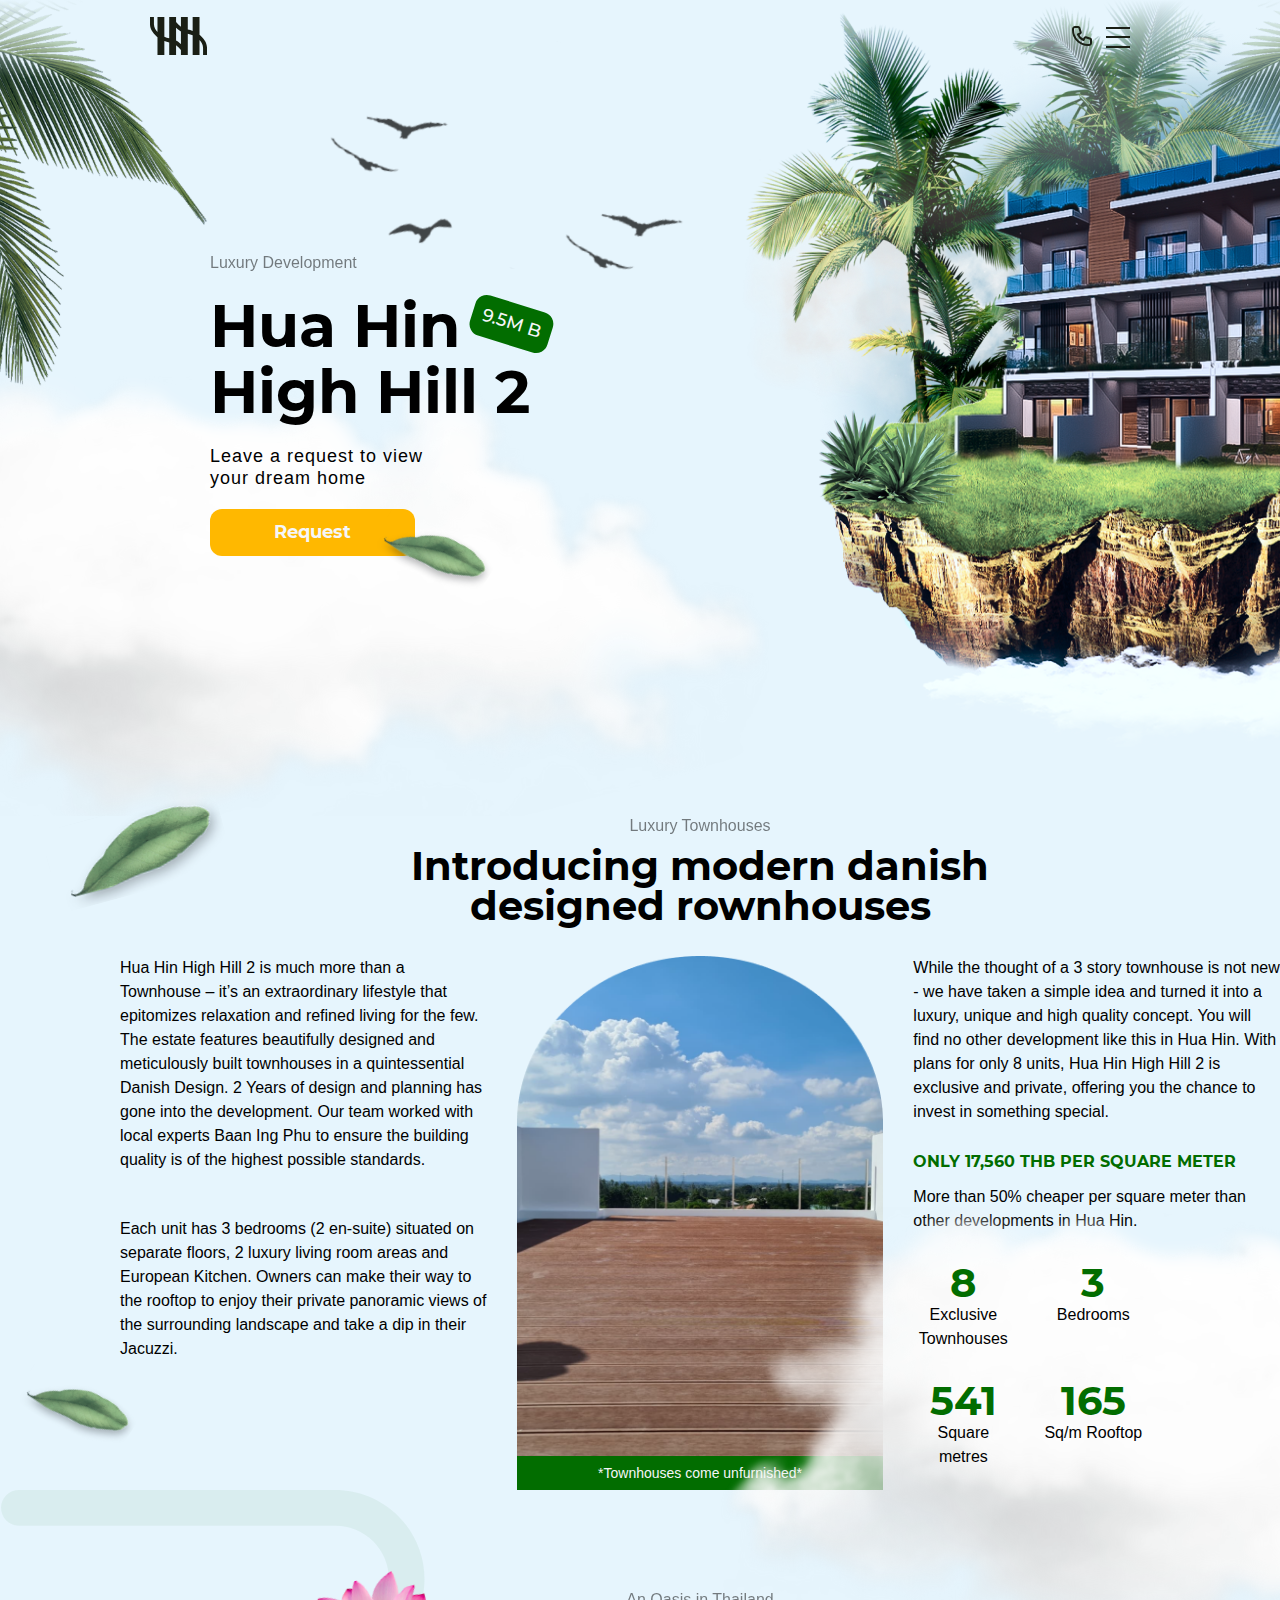
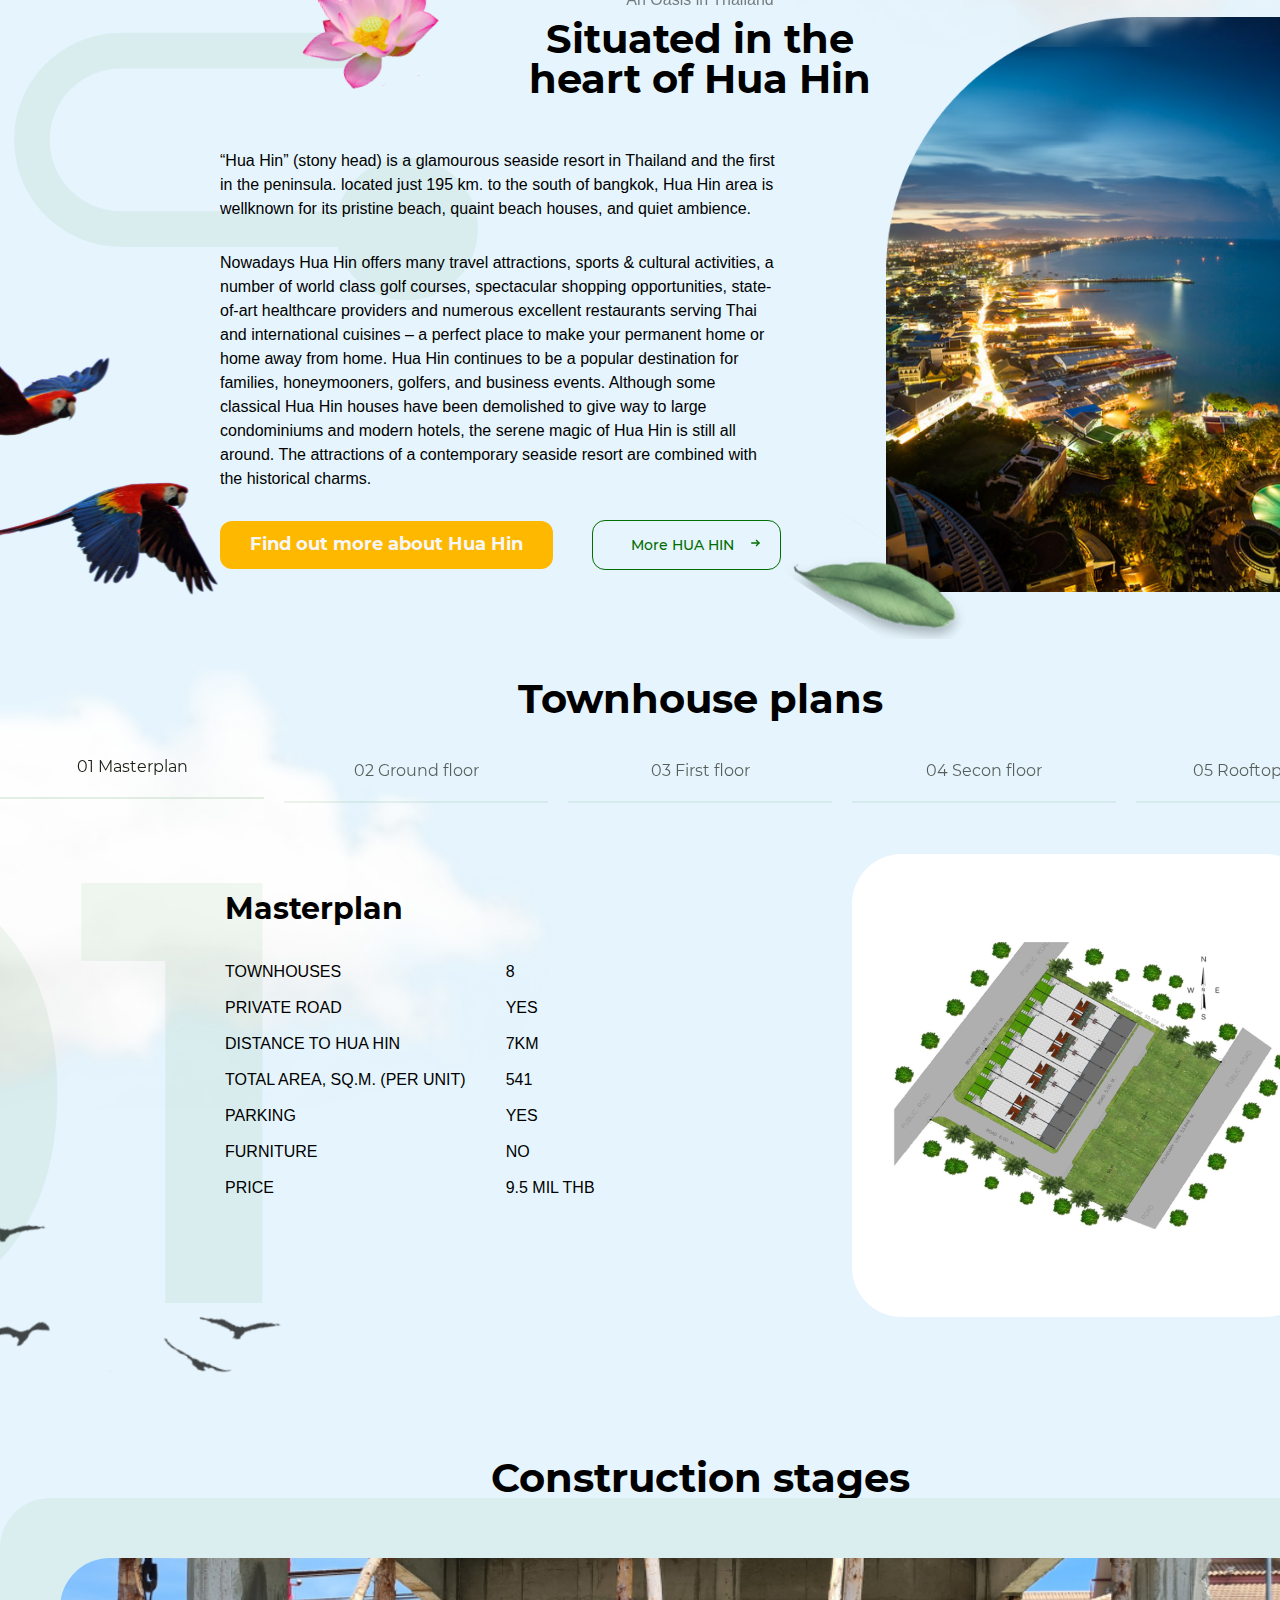
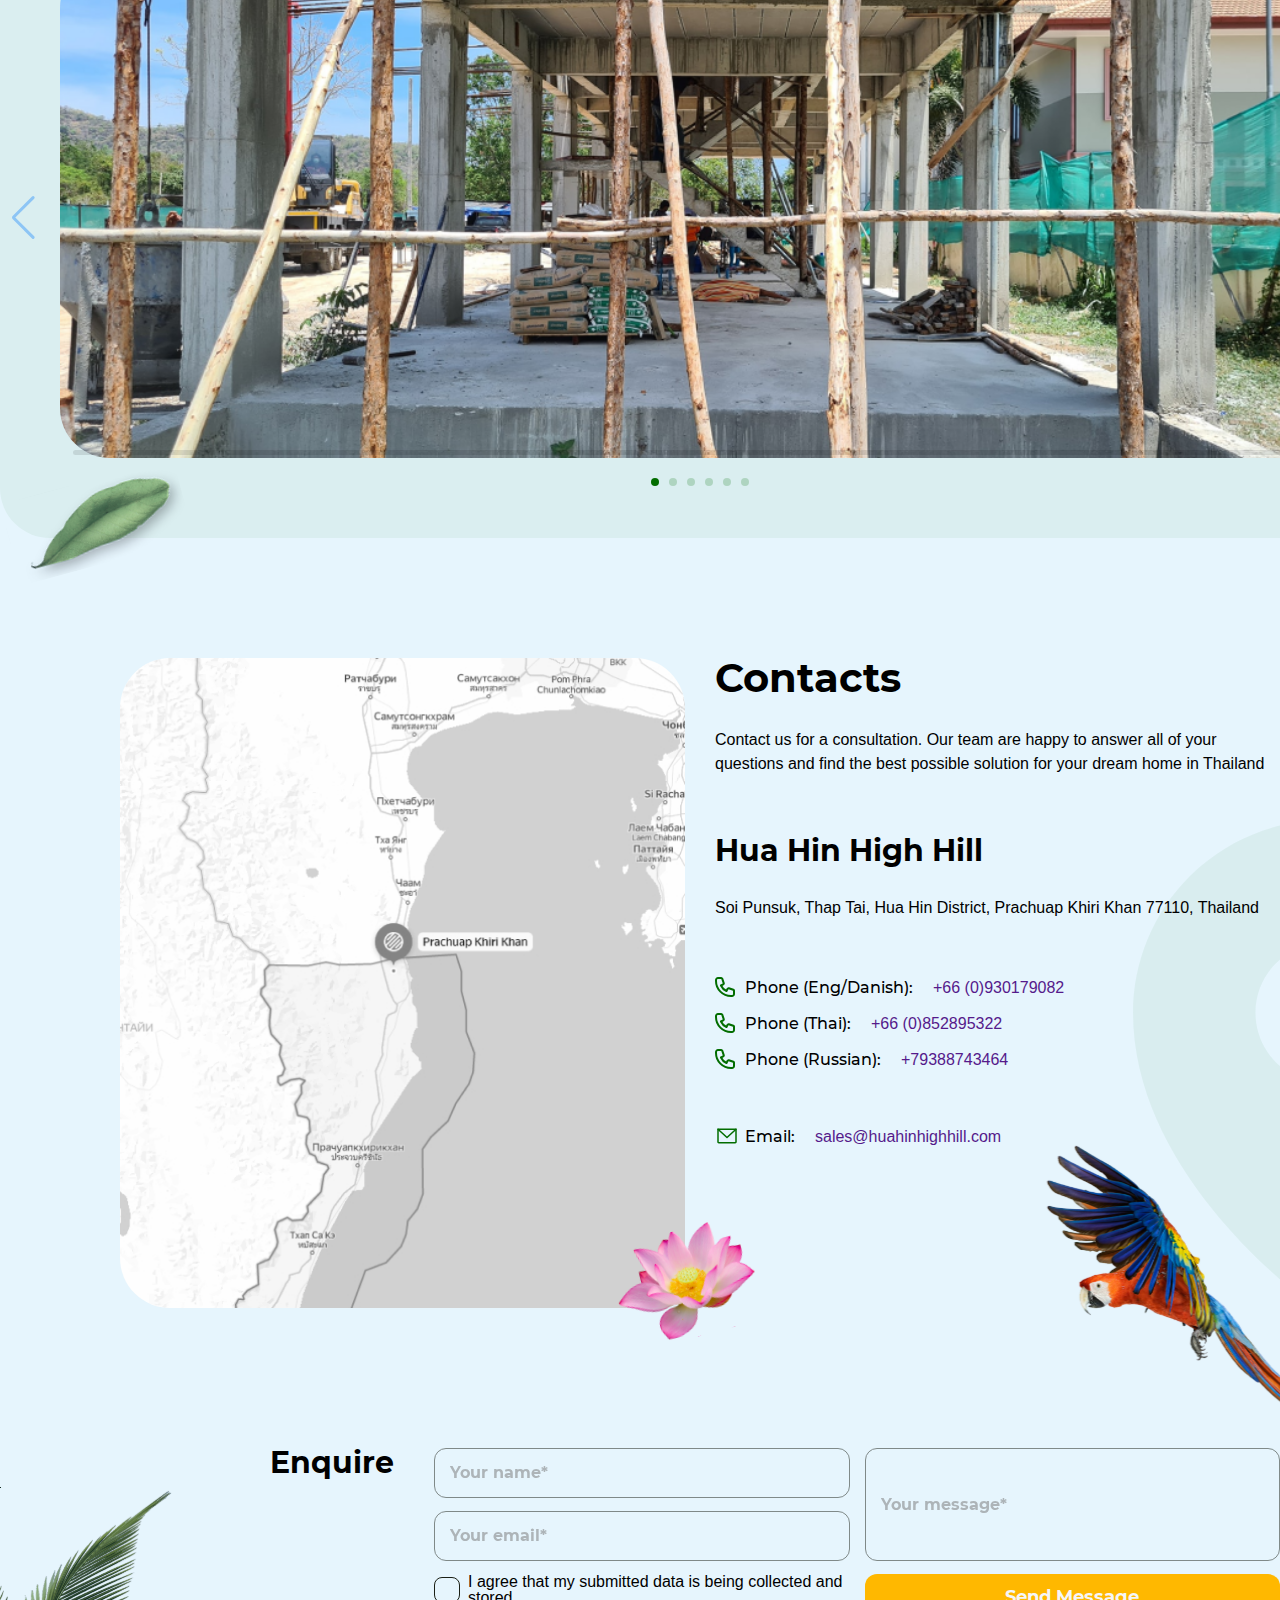
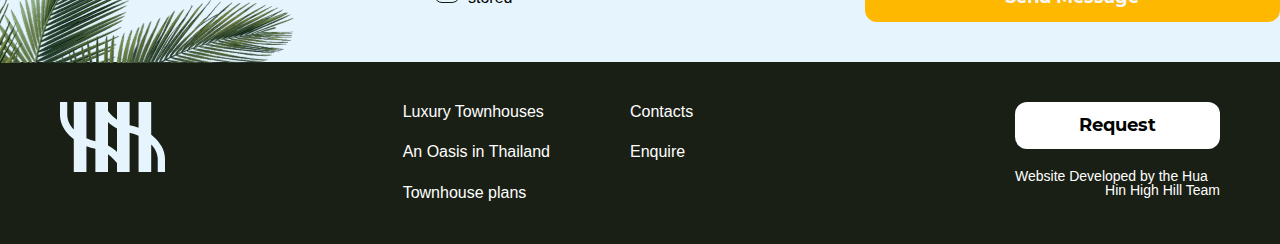
==== commit 4d673821: "reflesh" ====
--- a/index.html
+++ b/index.html
@@ -82,75 +82,83 @@
         </div>
       </header>
       <div class="page">
-        <section class="main-block">
-          <div class="_container main-block_container">
-            <div class="main-block__content">
-              <p class="after-title main-block_after-title">
-                Luxury Development
-              </p>
-              <div class="main-block__title">
-                <p class="main-block__title-text">
-                  Hua Hin <br />
-                  High Hill 2
-                </p>
-              </div>
-              <p class="main-block__suptitle">
-                Leave a request to view<br />
-                your dream home
-              </p>
-              <div class="main-block__buttons">
-                <a href="#" class="button button_main-block"> Request </a>
-              </div>
-              <div class="header__nav">
-                <nav class="header__menu _menu">
-                  <ul class="menu__list">
-                    <li class="manu__item">
-                      <a href="#questions" class="menu__link _button"> Home </a>
-                    </li>
-                    <li class="manu__item">
-                      <a href="#suggestions" class="menu__link _button">
-                        Luxury Townhouses
-                      </a>
-                    </li>
-                    <li class="manu__item">
-                      <a href="#reviews" class="menu__link _button">
-                        An Oasis in Thailand
-                      </a>
-                    </li>
-                    <li class="manu__item">
-                      <a href="#contacts" class="menu__link _button">
-                        Townhouse plans
-                      </a>
-                    </li>
-                    <li class="manu__item">
-                      <a href="#suggestions" class="menu__link _button">
-                        Construction stages
-                      </a>
-                    </li>
-                    <li class="manu__item">
-                      <a href="#reviews" class="menu__link _button">
-                        Contacts
-                      </a>
-                    </li>
-                    <li class="manu__item">
-                      <a href="#contacts" class="menu__link _button">
-                        Enquire
-                      </a>
-                    </li>
-                  </ul>
-                </nav>
-              </div>
-              <img class="main-block__fon-cloud" src="img/cloud-sticker.png" />
+        <section class="s-main-block">
+          <div class="main-block">
+            <div class="_container main-block_container">
+              <div class="main-block__content">
+                <div class="mb__svg mb__svg-3"></div>
+                <p class="after-title main-block_after-title">
+                  Luxury Development
+                </p>
+                <div class="main-block__title">
+                  <p class="main-block__title-text">
+                    Hua Hin <br />
+                    High Hill 2
+                  </p>
+                </div>
+                <p class="main-block__suptitle">
+                  Leave a request to view<br />
+                  your dream home
+                </p>
+                <div class="main-block__buttons">
+                  <a href="#" class="button button_main-block"> Request </a>
+                </div>
+                <div class="header__nav">
+                  <nav class="header__menu _menu">
+                    <ul class="menu__list">
+                      <li class="manu__item">
+                        <a href="#questions" class="menu__link _button">
+                          Home
+                        </a>
+                      </li>
+                      <li class="manu__item">
+                        <a href="#suggestions" class="menu__link _button">
+                          Luxury Townhouses
+                        </a>
+                      </li>
+                      <li class="manu__item">
+                        <a href="#reviews" class="menu__link _button">
+                          An Oasis in Thailand
+                        </a>
+                      </li>
+                      <li class="manu__item">
+                        <a href="#contacts" class="menu__link _button">
+                          Townhouse plans
+                        </a>
+                      </li>
+                      <li class="manu__item">
+                        <a href="#suggestions" class="menu__link _button">
+                          Construction stages
+                        </a>
+                      </li>
+                      <li class="manu__item">
+                        <a href="#reviews" class="menu__link _button">
+                          Contacts
+                        </a>
+                      </li>
+                      <li class="manu__item">
+                        <a href="#contacts" class="menu__link _button">
+                          Enquire
+                        </a>
+                      </li>
+                    </ul>
+                  </nav>
+                </div>
+              </div>
+            </div>
+
+            <div class="main-block__fon">
+              <!-- <img class="main-block__fon__img" src="img/main-block-fon.png" /> -->
+              <img
+                class="main-block__fon__img-home"
+                src="img/main-block-hom.png"
+              />
             </div>
           </div>
-          <div class="main-block__fon">
-            <img class="main-block__fon__img" src="img/main-block-fon.png" />
-            <img
-              class="main-block__fon__img-home"
-              src="img/main-block-hom.png"
-            />
-          </div>
+          <div class="mb__svg mb__svg-1"></div>
+          <div class="mb__svg mb__svg-2"></div>
         </section>
+
         <section class="design__block">
           <div class="_container design_container">
             <p class="after-title after-title_design">Luxury Townhouses</p>
@@ -225,49 +233,55 @@
             </div>
           </div>
         </section>
-        <section class="s-located">
-          <div class="s-located__top">
-            <p class="after-title after-title_design">An Oasis in Thailand</p>
-            <h2 class="title title_design title_design-2">
-              Situated in the heart of Hua Hin
-            </h2>
+        <div class="s-located__section">
+          <div class="_container">
+            <div class="s-located">
+              <div class="s-located__top">
+                <p class="after-title after-title_design">
+                  An Oasis in Thailand
+                </p>
+                <h2 class="title title_design title_design-2">
+                  Situated in the heart of Hua Hin
+                </h2>
+              </div>
+              <div class="s-located__body">
+                <p class="text">
+                  “Hua Hin” (stony head) is a glamourous seaside resort in
+                  Thailand and the first in the peninsula. located just 195 km.
+                  to the south of bangkok, Hua Hin area is wellknown for its
+                  pristine beach, quaint beach houses, and quiet ambience.
+                </p>
+                <p class="text">
+                  Nowadays Hua Hin offers many travel attractions, sports &
+                  cultural activities, a number of world class golf courses,
+                  spectacular shopping opportunities, state-of-art healthcare
+                  providers and numerous excellent restaurants serving Thai and
+                  international cuisines – a perfect place to make your
+                  permanent home or home away from home. Hua Hin continues to be
+                  a popular destination for families, honeymooners, golfers, and
+                  business events. Although some classical Hua Hin houses have
+                  been demolished to give way to large condominiums and modern
+                  hotels, the serene magic of Hua Hin is still all around. The
+                  attractions of a contemporary seaside resort are combined with
+                  the historical charms.
+                </p>
+                <div class="s-located__bottom">
+                  <div class="s-located__left">
+                    <a href="#" class="button s-located__a-left">
+                      Find out more about Hua Hin
+                    </a>
+                  </div>
+                  <div class="s-located__right">
+                    <a href="#" class="s-located__a-right">More HUA HIN</a>
+                  </div>
+                </div>
+              </div>
+            </div>
           </div>
-          <div class="s-located__body">
-            <p class="text">
-              “Hua Hin” (stony head) is a glamourous seaside resort in Thailand
-              and the first in the peninsula. located just 195 km. to the south
-              of bangkok, Hua Hin area is wellknown for its pristine beach,
-              quaint beach houses, and quiet ambience.
-            </p>
-            <p class="text">
-              Nowadays Hua Hin offers many travel attractions, sports & cultural
-              activities, a number of world class golf courses, spectacular
-              shopping opportunities, state-of-art healthcare providers and
-              numerous excellent restaurants serving Thai and international
-              cuisines – a perfect place to make your permanent home or home
-              away from home. Hua Hin continues to be a popular destination for
-              families, honeymooners, golfers, and business events. Although
-              some classical Hua Hin houses have been demolished to give way to
-              large condominiums and modern hotels, the serene magic of Hua Hin
-              is still all around. The attractions of a contemporary seaside
-              resort are combined with the historical charms.
-            </p>
-            <div class="s-located__bottom">
-              <div class="s-located__left">
-                <a href="#" class="button s-located__a-left">
-                  Find out more about Hua Hin
-                </a>
-              </div>
-              <div class="s-located__right">
-                <a href="#" class="s-located__a-right">More HUA HIN</a>
-              </div>
-            </div>
-          </div>
-        </section>
+        </div>
         <section class="s-plans">
-          <h2 class="title title_design">
-            Introducing modern danish designed rownhouses
-          </h2>
+          <div class="mb__svg mb__svg-4"></div>
+          <h2 class="title title_design">Townhouse plans</h2>
           <div class="swiper-container tabs s-plans__tabs">
             <ul class="swiper-wrapper tabs tabs-triggers">
               <li class="swiper-slide active s-pans__item">
@@ -714,88 +728,104 @@
           </div>
         </section>
         <section class="contacts">
-          <div class="contacts__body">
-            <div class="contacts-left">
-              <div class="contacts-l__body">
-                <div class="contacts-l__map">
-                  <img src="./img/map.jpg" />
-                </div>
-              </div>
-            </div>
-            <div class="contacts__right">
-              <div class="contacts__r__body">
-                <div class="contacts__r__block">
-                  <p class="title_design">Contacts</p>
-                  <p class="text">
-                    Contact us for a consultation. Our team are happy to answer
-                    all of your questions and find the best possible solution
-                    for your dream home in Thailand
-                  </p>
-                </div>
-                <div class="contacts__r__block">
-                  <p class="main-cuptitle">Hua Hin High Hill</p>
-                  <p class="text">
-                    Soi Punsuk, Thap Tai, Hua Hin District, Prachuap Khiri Khan
-                    77110, Thailand
-                  </p>
-                </div>
+          <div class="_container">
+            <div class="contacts__body">
+              <div class="contacts-left">
+                <div class="contacts-l__body">
+                  <div class="contacts-l__map">
+                    <img src="./img/map.jpg" />
+                  </div>
+                </div>
+              </div>
+              <div class="contacts__right">
+                <div class="contacts__r__body">
+                  <div class="contacts__r__block">
+                    <p class="title_design">Contacts</p>
+                    <p class="text">
+                      Contact us for a consultation. Our team are happy to
+                      answer all of your questions and find the best possible
+                      solution for your dream home in Thailand
+                    </p>
+                  </div>
+                  <div class="contacts__r__block">
+                    <p class="main-cuptitle">Hua Hin High Hill</p>
+                    <p class="text">
+                      Soi Punsuk, Thap Tai, Hua Hin District, Prachuap Khiri
+                      Khan 77110, Thailand
+                    </p>
+                  </div>
 
-                <div class="contacts__r__tells">
-                  <p class="text contacts__r__tell">
-                    Phone (Eng/Danish):<a href="" class="contacts__r__span"
-                      >+66 (0)930179082</a
-                    >
-                  </p>
-                  <p class="text contacts__r__tell">
-                    Phone (Thai):<a href="" class="contacts__r__span"
-                      >+66 (0)852895322</a
-                    >
-                  </p>
-                  <p class="text contacts__r__tell">
-                    Phone (Russian):<a href="" class="contacts__r__span"
-                      >+79388743464</a
-                    >
-                  </p>
-                  <br />
-                  <p class="text contacts__r__tell contacts__r__email">
-                    Email:<a href="" class="contacts__r__span"
-                      >sales@huahinhighhill.com</a
-                    >
-                  </p>
+                  <div class="contacts__r__tells">
+                    <p class="text contacts__r__tell">
+                      Phone (Eng/Danish):<a href="" class="contacts__r__span"
+                        >+66 (0)930179082</a
+                      >
+                    </p>
+                    <p class="text contacts__r__tell">
+                      Phone (Thai):<a href="" class="contacts__r__span"
+                        >+66 (0)852895322</a
+                      >
+                    </p>
+                    <p class="text contacts__r__tell">
+                      Phone (Russian):<a href="" class="contacts__r__span"
+                        >+79388743464</a
+                      >
+                    </p>
+                    <br />
+                    <p class="text contacts__r__tell contacts__r__email">
+                      Email:<a href="" class="contacts__r__span"
+                        >sales@huahinhighhill.com</a
+                      >
+                    </p>
+                  </div>
                 </div>
               </div>
             </div>
           </div>
         </section>
-        <section class="enquire">
-          <p class="main-cuptitle">Enquire</p>
-          <div class="enquire__body">
-            <div class="enquire__input-b">
-              <input
-                class="enquire__input"
-                placeholder="Your name*"
-                name="name"
-              />
-            </div>
-            <div class="enquire__input-b">
-              <input
-                class="enquire__input"
-                placeholder="Your message*"
-                name="message"
-              />
-            </div>
-            <div class="enquire__input-b">
-              <input
-                class="enquire__input"
-                placeholder="Your email*"
-                name="email*"
-              />
-            </div>
-            <p class="contacts__r__span enquire__bottom">
-              I agree that my submitted data is being collected and stored
-            </p>
-            <div class="enquire__button-b">
-              <a href="" class="button enquire__button"> Send Message </a>
+        <section class="s-enquire">
+          <div class="_container">
+            <div class="enquire">
+              <p class="main-cuptitle">Enquire</p>
+              <div class="enquire__body">
+                <div class="enquire__input-b">
+                  <input
+                    class="enquire__input"
+                    placeholder="Your name*"
+                    name="name"
+                  />
+                </div>
+                <div class="enquire__input-b">
+                  <input
+                    class="enquire__input"
+                    placeholder="Your message*"
+                    name="message"
+                  />
+                </div>
+                <div class="enquire__input-b">
+                  <input
+                    class="enquire__input"
+                    placeholder="Your email*"
+                    name="email*"
+                  />
+                </div>
+                <p class="contacts__r__span enquire__bottom">
+                  <input
+                    class="custom-radio"
+                    type="checkbox"
+                    id="checked"
+                    name="checked"
+                    value="yes"
+                  />
+                  <label for="checked"
+                    >I agree that my submitted data is being collected and
+                    stored</label
+                  >
+                </p>
+                <div class="enquire__button-b">
+                  <a href="" class="button enquire__button"> Send Message </a>
+                </div>
+              </div>
             </div>
           </div>
         </section>
--- a/css/style.css
+++ b/css/style.css
@@ -63,11 +63,15 @@
   -webkit-box-direction: normal;
       -ms-flex-direction: column;
           flex-direction: column;
-  max-width: 1400px;
   margin: 0 auto;
   -webkit-box-flex: 0;
       -ms-flex: 0 1;
           flex: 0 1;
+}
+
+.page {
+  max-width: 1400px;
+  margin: 0 auto;
 }
 
 ._container {
@@ -260,7 +264,7 @@
   width: 100%;
   height: 100%;
   top: 0;
-  right: 10px;
+  right: 50px;
   background-color: #1a1f15;
   -webkit-transform: translate(100%, 0px);
           transform: translate(100%, 0px);
@@ -327,7 +331,7 @@
 
 /* ******************** menu ********************* */
 .header__menu {
-  display: block;
+  display: none;
   position: absolute;
   top: 0;
   right: -100%;
@@ -342,9 +346,11 @@
 }
 
 .header__menu.active {
+  display: block;
   right: 0;
   padding-top: 160px;
   padding-right: 20px;
+  height: 656px;
 }
 
 .header__menu {
@@ -592,7 +598,7 @@
   position: absolute;
   content: "";
   top: 0;
-  right: 0;
+  right: -50px;
   background-image: url(../img/rectangle.png);
   background-position: center;
   background-repeat: no-repeat;
@@ -913,6 +919,79 @@
 
 .tabs-panel p + div {
   margin-top: 15px;
+}
+
+.custom-radio {
+  position: absolute;
+  z-index: -1;
+  opacity: 0;
+}
+
+/* для элемента label связанного с .custom-radio */
+.custom-radio + label {
+  display: -webkit-inline-box;
+  display: -ms-inline-flexbox;
+  display: inline-flex;
+  -webkit-box-align: center;
+      -ms-flex-align: center;
+          align-items: center;
+  -webkit-user-select: none;
+     -moz-user-select: none;
+      -ms-user-select: none;
+          user-select: none;
+}
+
+/* создание в label псевдоэлемента  before со следующими стилями */
+.custom-radio + label::before {
+  content: "";
+  display: inline-block;
+  width: 1em;
+  height: 1em;
+  width: 24px;
+  height: 24px;
+  -ms-flex-negative: 0;
+      flex-shrink: 0;
+  -webkit-box-flex: 0;
+      -ms-flex-positive: 0;
+          flex-grow: 0;
+  border: 1px solid #1a1f15;
+  border-radius: 8px;
+  margin-right: 0.5em;
+  background-repeat: no-repeat;
+  background-position: center center;
+  background-size: 60% 60%;
+}
+
+/* стили при наведении курсора на радио */
+.custom-radio:not(:disabled):not(:checked) + label:hover::before {
+  border-color: #b3d7ff;
+}
+
+/* стили для активной радиокнопки (при нажатии на неё) */
+.custom-radio:not(:disabled):active + label::before {
+  background-color: #b3d7ff;
+  border-color: #b3d7ff;
+}
+
+/* стили для радиокнопки, находящейся в фокусе */
+.custom-radio:focus + label::before {
+  -webkit-box-shadow: 0 0 0 0.2rem rgba(0, 123, 255, 0.25);
+          box-shadow: 0 0 0 0.2rem rgba(0, 123, 255, 0.25);
+}
+
+/* стили для радиокнопки, находящейся в фокусе и не находящейся в состоянии checked */
+.custom-radio:focus:not(:checked) + label::before {
+  border-color: #80bdff;
+}
+
+/* стили для радиокнопки, находящейся в состоянии checked */
+.custom-radio:checked + label::before {
+  background-image: url("../img/svg/checked.svg");
+}
+
+/* стили для радиокнопки, находящейся в состоянии disabled */
+.custom-radio:disabled + label::before {
+  background-color: #e9ecef;
 }
 
 @media screen and (max-width: 600px) {
@@ -1337,7 +1416,6 @@
 .footer {
   background: #1a1f15;
   color: white;
-  margin-top: 40px;
 }
 
 .footer__body {
@@ -1404,4 +1482,410 @@
   font-size: 14px;
   line-height: 100%;
   font-weight: 300;
+}
+
+.s-enquire {
+  position: relative;
+  padding-bottom: 40px;
+}
+.s-enquire::after {
+  content: "";
+  position: absolute;
+  bottom: -2px;
+  left: 0;
+  width: 300px;
+  height: 177px;
+  background-image: url(../img/1.svg);
+  background-repeat: no-repeat;
+}
+
+.contacts__body {
+  position: relative;
+  padding-bottom: 40px;
+}
+.contacts__body::after {
+  content: "";
+  position: absolute;
+  bottom: -2px;
+  left: 41%;
+  width: 160px;
+  height: 140px;
+  background-image: url(../img/2.svg);
+  background-repeat: no-repeat;
+}
+.contacts__body::before {
+  content: "";
+  position: absolute;
+  bottom: -16%;
+  right: -15%;
+  width: 430px;
+  height: 330px;
+  background-image: url(../img/3.svg);
+  background-repeat: no-repeat;
+}
+
+.contacts__right {
+  position: relative;
+}
+.contacts__right::after {
+  content: "";
+  position: absolute;
+  bottom: -2px;
+  right: -43%;
+  width: 390px;
+  height: 490px;
+  background-image: url(../img/4.svg);
+  background-repeat: no-repeat;
+  z-index: -1;
+  opacity: 0.05;
+}
+
+.construction {
+  position: relative;
+}
+.construction::after {
+  content: "";
+  position: absolute;
+  bottom: -60px;
+  left: 0%;
+  width: 190px;
+  height: 140px;
+  background-image: url(../img/5.svg);
+  background-repeat: no-repeat;
+}
+
+.s-plans {
+  position: relative;
+}
+.s-plans::after {
+  content: "";
+  position: absolute;
+  bottom: -60px;
+  left: 0%;
+  width: 380px;
+  height: 230px;
+  background-position-y: bottom;
+  background-image: url(../img/6.svg);
+  background-repeat: no-repeat;
+}
+.s-plans::before {
+  content: "";
+  position: absolute;
+  bottom: -81px;
+  right: -3%;
+  width: 160px;
+  height: 140px;
+  background-image: url(../img/2.svg);
+  background-repeat: no-repeat;
+}
+
+.title_design-2 {
+  position: relative;
+}
+.title_design-2::after {
+  content: "";
+  position: absolute;
+  bottom: 0px;
+  left: -55%;
+  width: 160px;
+  height: 140px;
+  background-image: url(../img/2.svg);
+  background-repeat: no-repeat;
+}
+
+.s-located__section {
+  position: relative;
+}
+.s-located__section::after {
+  content: "";
+  position: absolute;
+  bottom: -20px;
+  right: 31%;
+  width: 190px;
+  height: 140px;
+  background-image: url(../img/7.svg);
+  background-repeat: no-repeat;
+}
+.s-located__section::before {
+  content: "";
+  position: absolute;
+  top: -100px;
+  left: 0%;
+  width: 480px;
+  height: 410px;
+  background-position-x: center;
+  background-image: url(../img/9.svg);
+  background-repeat: no-repeat;
+  opacity: 0.05;
+}
+
+.s-located__body {
+  position: relative;
+}
+.s-located__body::after {
+  content: "";
+  position: absolute;
+  bottom: -20px;
+  left: -48%;
+  width: 415px;
+  height: 350px;
+  background-position-x: center;
+  background-image: url(../img/8.svg);
+  background-repeat: no-repeat;
+}
+
+.mb__svg-4 {
+  position: absolute;
+  top: 0px;
+  left: -32%;
+  width: 1000px;
+  height: 440px;
+  background-position-y: center;
+  background-image: url(../img/14.svg);
+  background-repeat: no-repeat;
+  z-index: -1;
+}
+
+.design__block-2__items {
+  position: relative;
+  z-index: 1;
+}
+.design__block-2__items::after {
+  content: "";
+  position: absolute;
+  bottom: -178px;
+  right: -250%;
+  width: 1000px;
+  height: 440px;
+  background-position-y: center;
+  background-image: url(../img/14.svg);
+  background-repeat: no-repeat;
+  z-index: -1;
+}
+
+.design_container .title_design {
+  position: relative;
+}
+.design_container .title_design::after {
+  content: "";
+  position: absolute;
+  bottom: 0px;
+  left: -50%;
+  width: 190px;
+  height: 140px;
+  background-image: url(../img/11.svg);
+  background-repeat: no-repeat;
+}
+
+.design__block-1 {
+  position: relative;
+}
+.design__block-1::after {
+  content: "";
+  position: absolute;
+  bottom: 0px;
+  left: -30%;
+  width: 190px;
+  height: 140px;
+  background-image: url(../img/12.svg);
+  background-repeat: no-repeat;
+}
+
+.main-block__content {
+  position: relative;
+}
+.main-block__content::after {
+  content: "";
+  position: absolute;
+  bottom: 0px;
+  left: -45%;
+  width: 1000px;
+  height: 440px;
+  background-position-y: center;
+  background-image: url(../img/14.svg);
+  background-repeat: no-repeat;
+  z-index: -1;
+}
+.main-block__content::before {
+  content: "";
+  position: absolute;
+  bottom: 180px;
+  left: 16%;
+  width: 190px;
+  height: 140px;
+  background-image: url(../img/12.svg);
+  background-repeat: no-repeat;
+}
+
+.s-main-block {
+  position: relative;
+}
+
+.mb__svg-1 {
+  content: "";
+  position: absolute;
+  top: 0px;
+  left: -6%;
+  width: 300px;
+  height: 390px;
+  background-image: url(../img/13.svg);
+  background-repeat: no-repeat;
+  z-index: -1;
+}
+
+.mb__svg-3 {
+  content: "";
+  position: absolute;
+  top: 0px;
+  left: 10%;
+  width: 380px;
+  height: 390px;
+  background-image: url(../img/15.svg);
+  background-repeat: no-repeat;
+  z-index: -1;
+}
+
+@media (max-width: 768px) {
+  .header__menu {
+    display: none;
+  }
+
+  .design__body {
+    display: -webkit-box;
+    display: -ms-flexbox;
+    display: flex;
+    -webkit-box-orient: vertical;
+    -webkit-box-direction: normal;
+        -ms-flex-direction: column;
+            flex-direction: column;
+  }
+
+  .tabs-content__item {
+    display: -webkit-box;
+    display: -ms-flexbox;
+    display: flex;
+    -webkit-box-orient: vertical;
+    -webkit-box-direction: normal;
+        -ms-flex-direction: column;
+            flex-direction: column;
+    padding: 0;
+  }
+
+  .enquire {
+    display: -webkit-box;
+    display: -ms-flexbox;
+    display: flex;
+    -webkit-box-orient: vertical;
+    -webkit-box-direction: normal;
+        -ms-flex-direction: column;
+            flex-direction: column;
+    margin-left: 0;
+  }
+
+  .enquire__body {
+    display: -webkit-box;
+    display: -ms-flexbox;
+    display: flex;
+    -webkit-box-orient: vertical;
+    -webkit-box-direction: normal;
+        -ms-flex-direction: column;
+            flex-direction: column;
+  }
+
+  .contacts__body {
+    display: -webkit-box;
+    display: -ms-flexbox;
+    display: flex;
+    -webkit-box-orient: vertical;
+    -webkit-box-direction: normal;
+        -ms-flex-direction: column;
+            flex-direction: column;
+  }
+
+  .tabs-triggers {
+    display: -webkit-box;
+    display: -ms-flexbox;
+    display: flex;
+    -webkit-box-orient: horizontal;
+    -webkit-box-direction: normal;
+        -ms-flex-direction: row;
+            flex-direction: row;
+  }
+
+  .s-located__body {
+    padding-left: 0;
+  }
+  .s-located__body .text:first-child {
+    padding-bottom: 200px;
+  }
+
+  .s-located::before {
+    width: 100%;
+    height: 200px;
+    top: 31%;
+  }
+
+  .title_design {
+    font-size: 24px;
+  }
+
+  .main-cuptitle {
+    font-size: 20px;
+  }
+
+  .text {
+    font-size: 12px;
+  }
+
+  .tabs-1::after {
+    font-size: 300px;
+    top: -30%;
+  }
+
+  .s-plans__right__b-img {
+    margin-left: 0;
+  }
+
+  .s-plans__right__b-img img {
+    width: 100%;
+    height: auto;
+  }
+
+  .s-plans__td-p {
+    font-size: 12px;
+  }
+
+  .footer__body {
+    display: -webkit-box;
+    display: -ms-flexbox;
+    display: flex;
+    -webkit-box-orient: vertical;
+    -webkit-box-direction: normal;
+        -ms-flex-direction: column;
+            flex-direction: column;
+  }
+
+  .footer__ul {
+    display: -webkit-box;
+    display: -ms-flexbox;
+    display: flex;
+    -webkit-box-orient: vertical;
+    -webkit-box-direction: normal;
+        -ms-flex-direction: column;
+            flex-direction: column;
+  }
+
+  .s-located__bottom {
+    display: -webkit-box;
+    display: -ms-flexbox;
+    display: flex;
+    -webkit-box-orient: vertical;
+    -webkit-box-direction: normal;
+        -ms-flex-direction: column;
+            flex-direction: column;
+  }
+
+  .tabs-triggers {
+    display: none !important;
+  }
 }